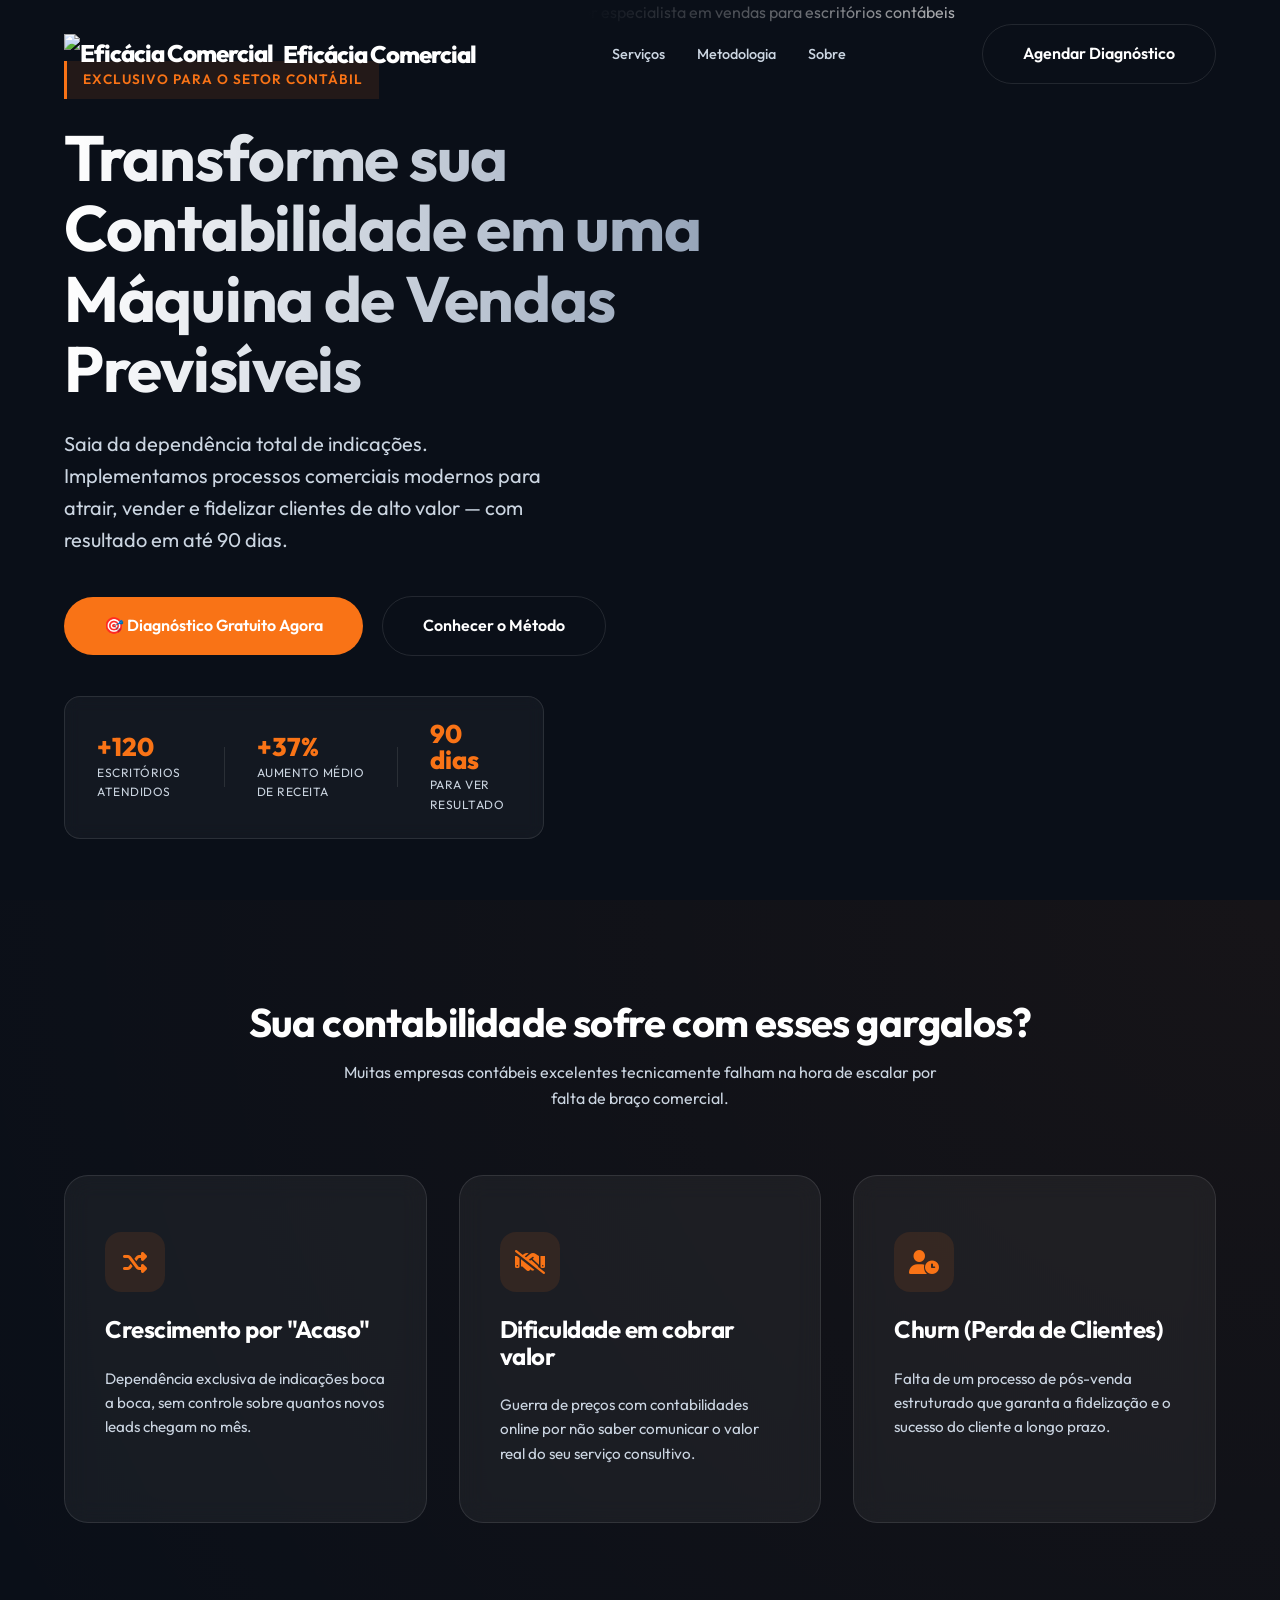
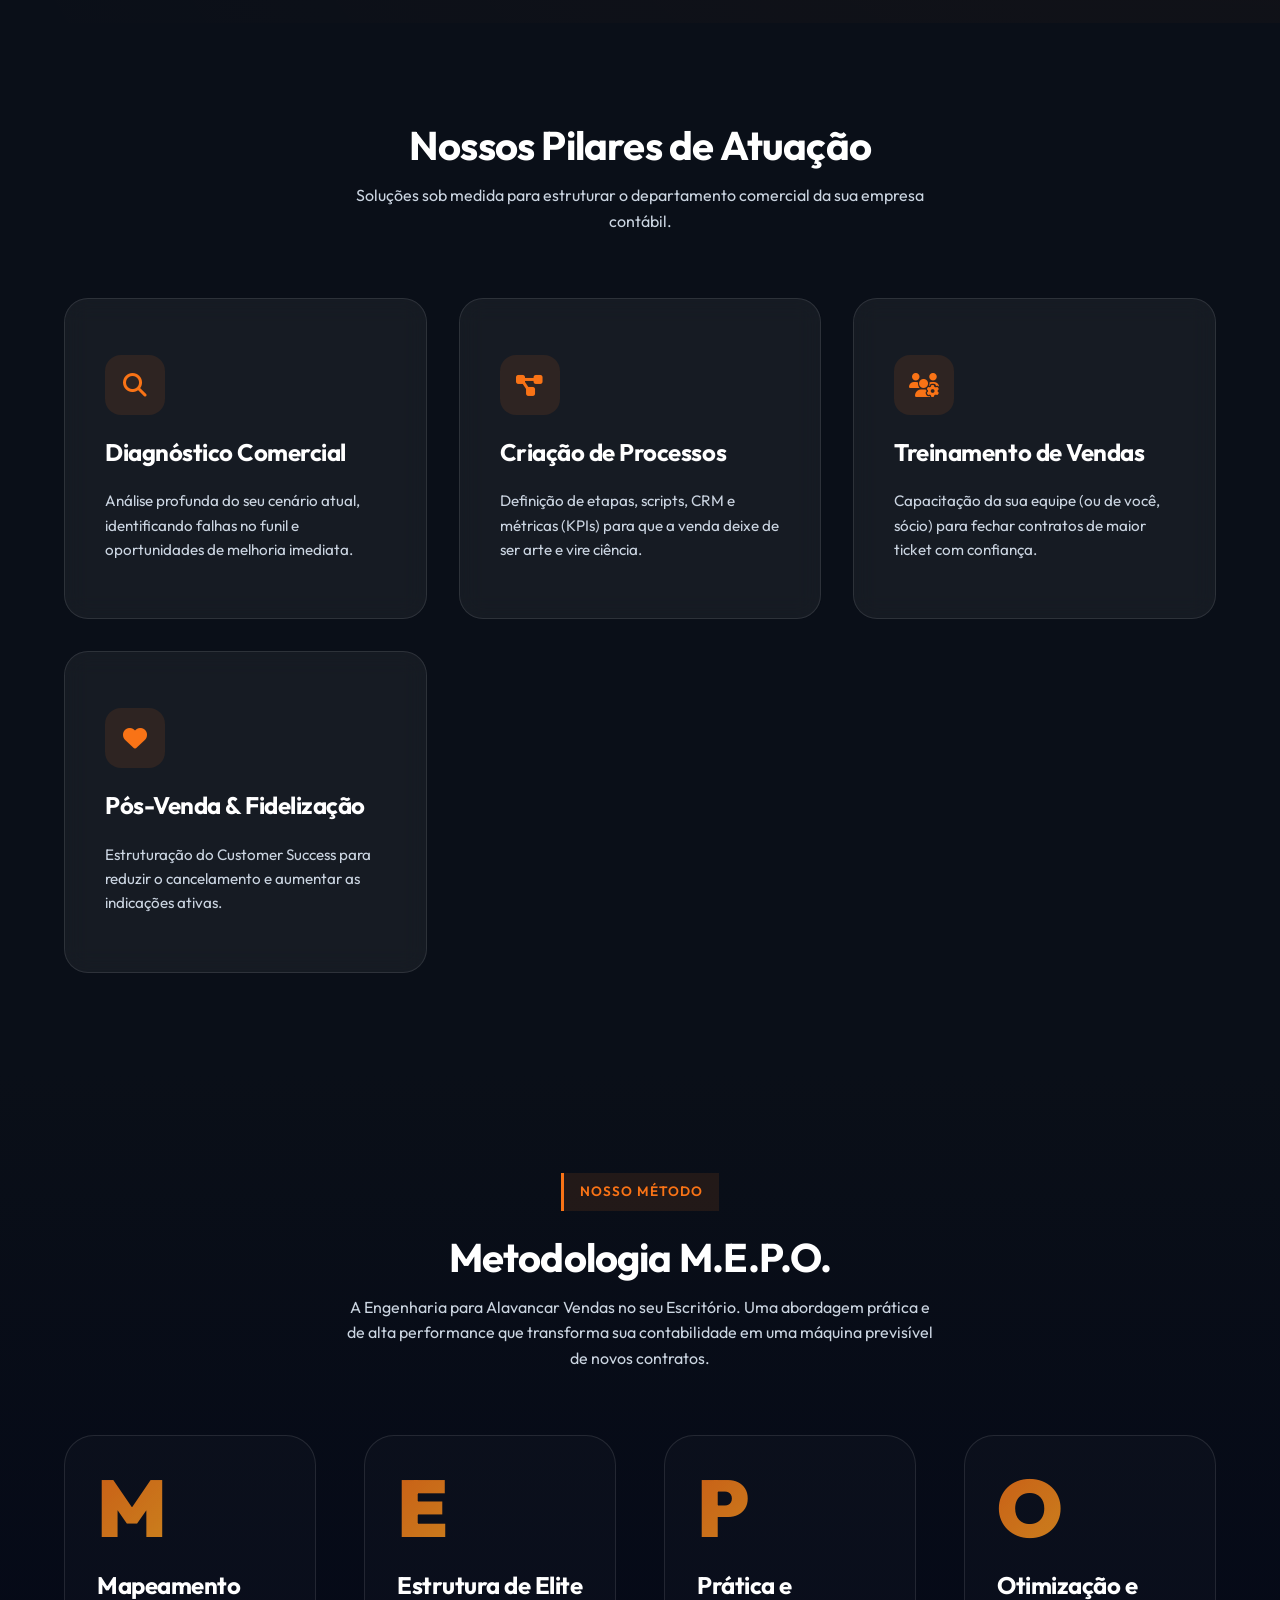
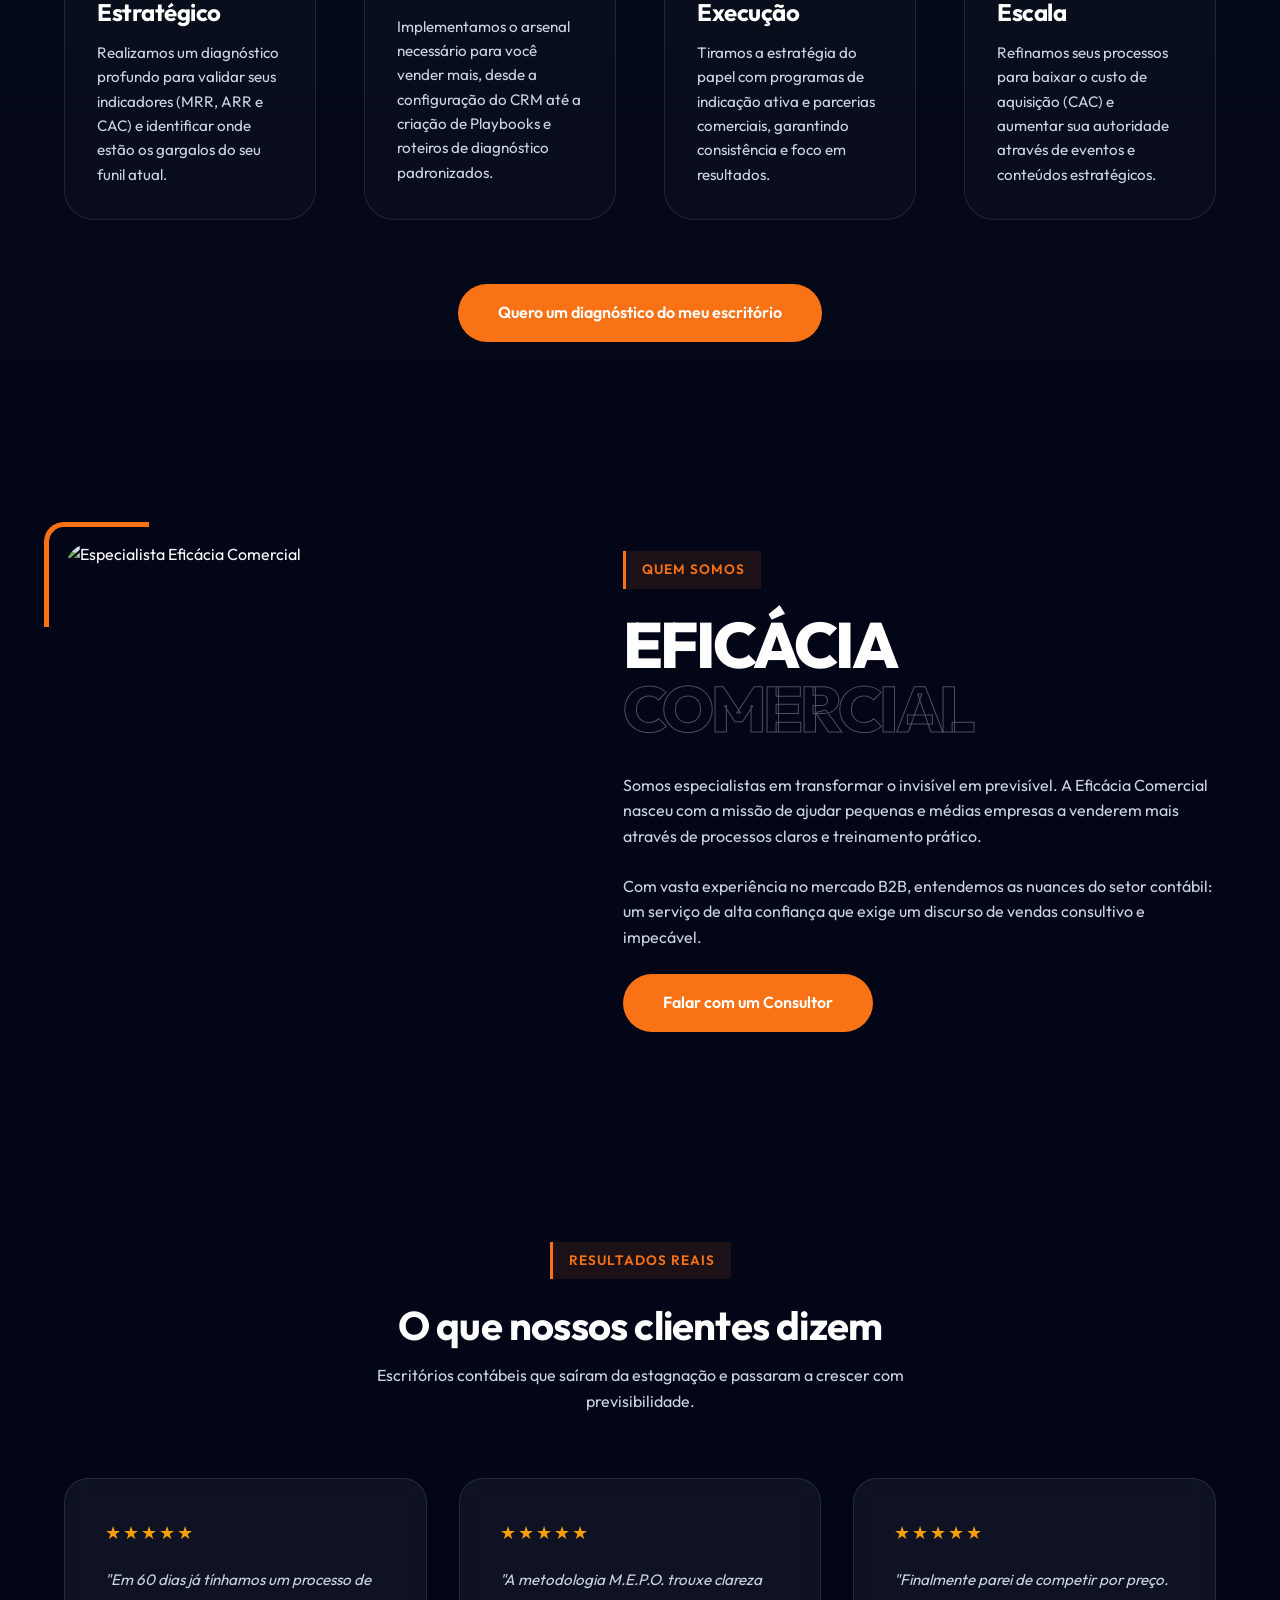
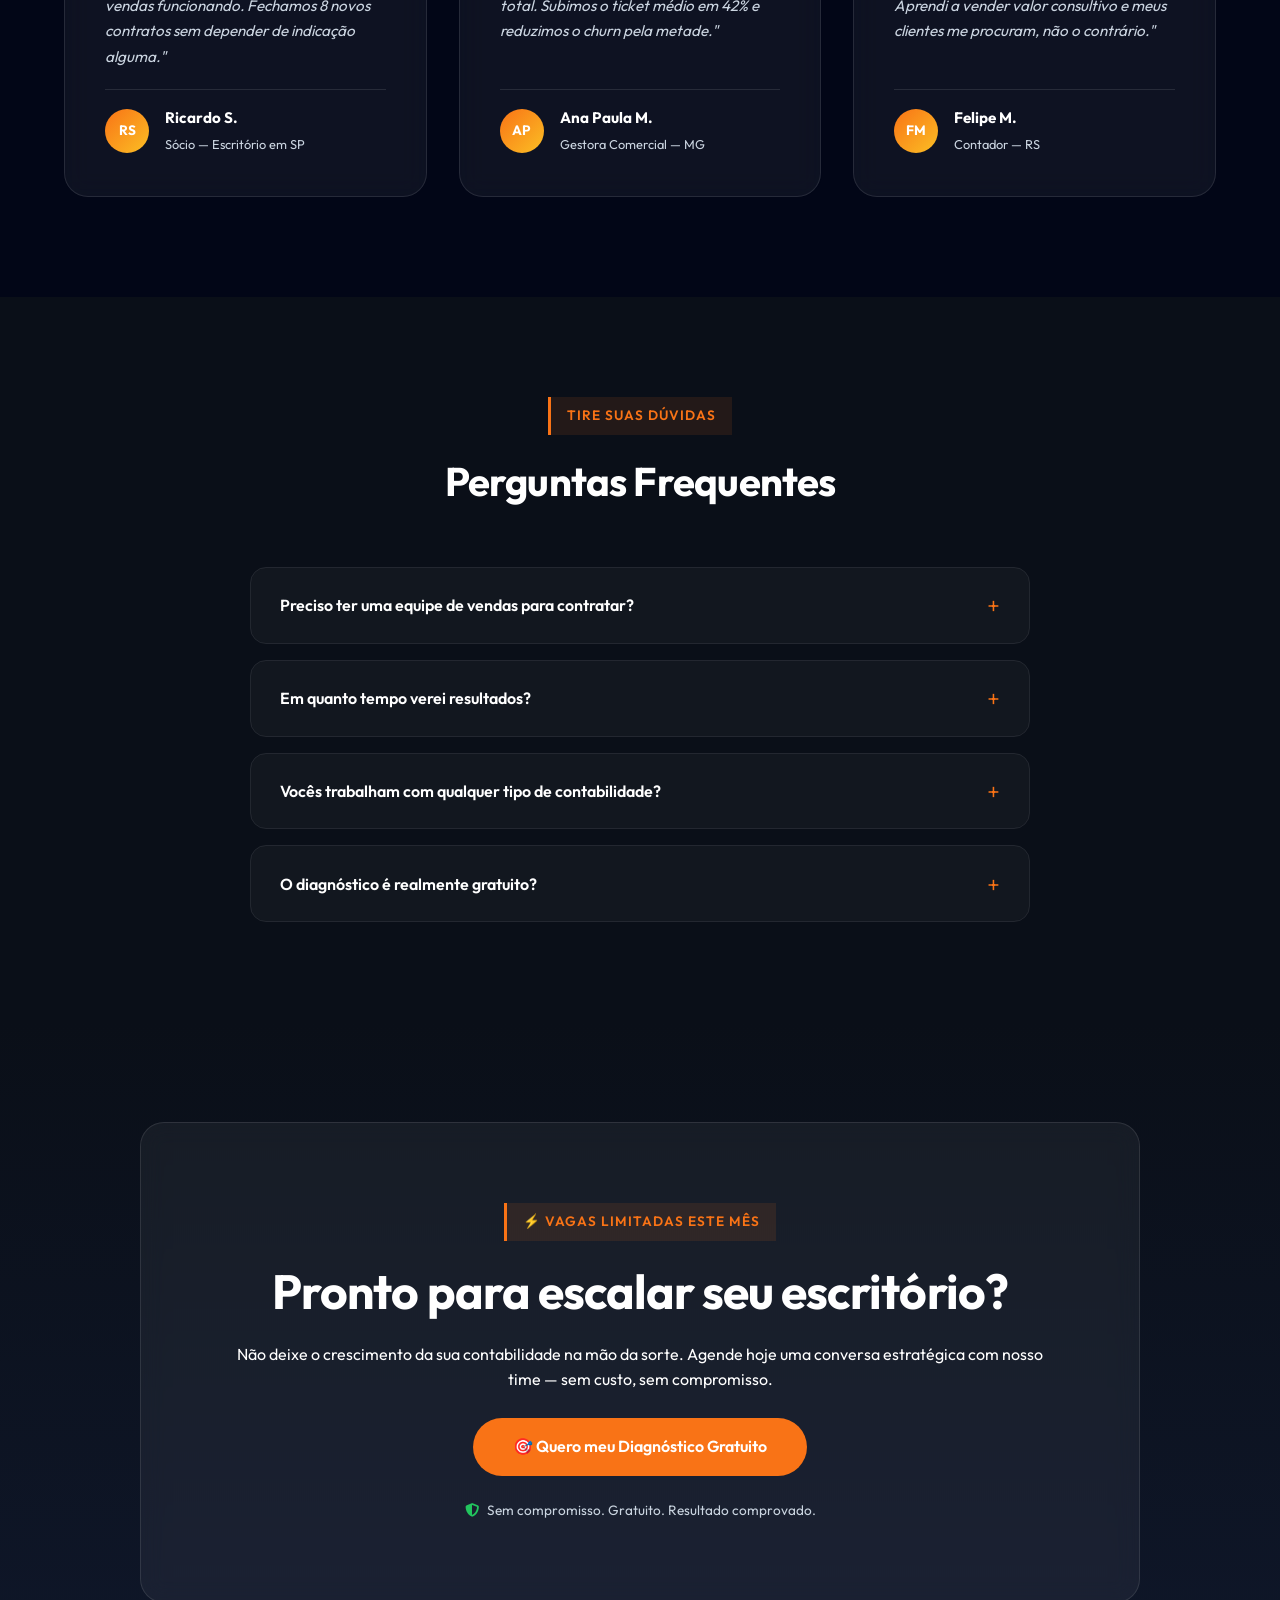
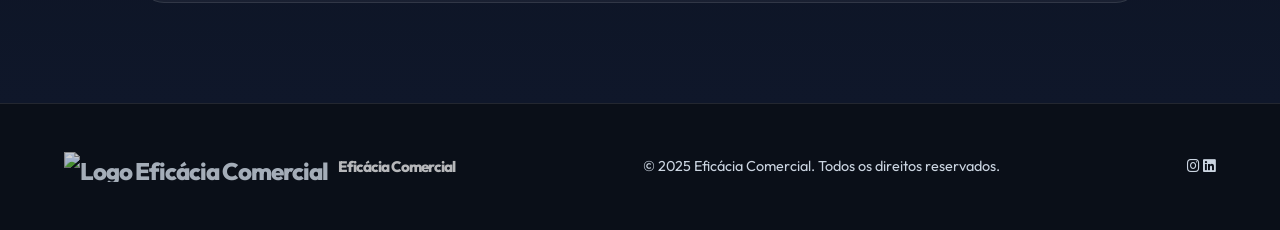
==== index.html @ d5cf45d6 "feat: landing page Eficácia Comercial - versão completa com SEO, responsividade e otimização de conv" ====
<!DOCTYPE html>
<html lang="pt-BR">
<head>
    <meta charset="UTF-8">
    <meta name="viewport" content="width=device-width, initial-scale=1.0">

    <!-- SEO Primário -->
    <title>Eficácia Comercial | Consultoria de Vendas para Escritórios Contábeis</title>
    <meta name="description" content="Transforme sua contabilidade em uma máquina de vendas previsíveis. Processos comerciais, treinamento e metodologia M.E.P.O. exclusivos para escritórios contábeis. Diagnóstico gratuito!">
    <meta name="keywords" content="consultoria comercial contabilidade, vendas para contabilidade, treinamento vendas escritório contábil, como vender mais contabilidade, consultoria comercial B2B">
    <meta name="author" content="Eficácia Comercial">
    <meta name="robots" content="index, follow">
    <link rel="canonical" href="https://eficaciacomercial.com.br/">

    <!-- Open Graph / Facebook Ads -->
    <meta property="og:type" content="website">
    <meta property="og:url" content="https://eficaciacomercial.com.br/">
    <meta property="og:title" content="Eficácia Comercial | Consultoria de Vendas para Contabilidades">
    <meta property="og:description" content="Saia da dependência de indicações. Implemente processos comerciais modernos e venda mais com previsibilidade. Diagnóstico gratuito!">
    <meta property="og:image" content="https://blog.eficaciacomercial.com.br/wp-content/uploads/2024/09/cropped-LOGO-EFICACIA-HORIZONTAL.png">
    <meta property="og:locale" content="pt_BR">

    <!-- Twitter Card -->
    <meta name="twitter:card" content="summary_large_image">
    <meta name="twitter:title" content="Eficácia Comercial | Consultoria de Vendas para Contabilidades">
    <meta name="twitter:description" content="Transforme sua contabilidade em uma máquina de vendas previsíveis com a metodologia M.E.P.O.">
    <meta name="twitter:image" content="https://blog.eficaciacomercial.com.br/wp-content/uploads/2024/09/cropped-LOGO-EFICACIA-HORIZONTAL.png">

    <!-- Schema.org JSON-LD -->
    <script type="application/ld+json">
    {
      "@context": "https://schema.org",
      "@type": "ProfessionalService",
      "name": "Eficácia Comercial",
      "description": "Consultoria comercial especializada para escritórios contábeis. Metodologia M.E.P.O. para vendas previsíveis.",
      "url": "https://eficaciacomercial.com.br",
      "telephone": "+55-11-99797-3089",
      "areaServed": "BR",
      "serviceType": "Consultoria Comercial",
      "sameAs": [
        "https://www.instagram.com/eficacia_comercial/",
        "https://www.linkedin.com/company/eficaciacomercial/"
      ]
    }
    </script>

    <!-- Google Fonts -->
    <link rel="preconnect" href="https://fonts.googleapis.com">
    <link rel="preconnect" href="https://fonts.gstatic.com" crossorigin>
    <link href="https://fonts.googleapis.com/css2?family=Outfit:wght@300;400;600;700;800&display=swap" rel="stylesheet">

    <!-- Font Awesome -->
    <link rel="stylesheet" href="https://cdnjs.cloudflare.com/ajax/libs/font-awesome/6.4.0/css/all.min.css">

    <!-- Custom CSS -->
    <link rel="stylesheet" href="style.css">
</head>
<body>

    <header id="header">
        <nav>
            <div class="logo">
                <img src="https://blogger.googleusercontent.com/img/a/AVvXsEhUf1bBawCUruNAjhNAK-WZ0SYrx-8CG6p3zCzF7l5s3zKXkhv1OtYkzGLPEnZLPf05AHjwHLO6-S5iY-punBEoAUD8c63hIsFFRM6zScizjqn5PWytLlib5brbfHzM9aVKoaNQHjysLqQEg1VO6LMyGb85fiI-69PtrTz1SYeWgNec-n-FZo1nqFrMmdL-" alt="Eficácia Comercial" style="height: 40px;">
                <span>Eficácia <span class="logo-highlight">Comercial</span></span>
            </div>
            <ul class="nav-links" id="nav-links">
                <li><a href="#servicos">Serviços</a></li>
                <li><a href="#metodologia">Metodologia</a></li>
                <li><a href="#sobre">Sobre</a></li>
            </ul>
            <a href="https://wa.me/5511997973089" class="btn btn-outline" target="_blank">Agendar Diagnóstico</a>
            <button class="hamburger" id="hamburger" aria-label="Abrir menu" aria-expanded="false">
                <span></span>
                <span></span>
                <span></span>
            </button>
        </nav>
    </header>

    <main>
        <!-- Hero Section -->
        <section class="hero">
            <div class="hero-content reveal">
                <span class="hero-tag">Exclusivo para o Setor Contábil</span>
                <h1>Transforme sua Contabilidade em uma Máquina de Vendas Previsíveis</h1>
                <p>Saia da dependência total de indicações. Implementamos processos comerciais modernos para atrair, vender e fidelizar clientes de alto valor — com resultado em até 90 dias.</p>
                <div class="hero-btns">
                    <a href="https://wa.me/5511997973089?text=Ol%C3%A1%2C%20quero%20agendar%20meu%20diagn%C3%B3stico%20gratuito!" class="btn btn-primary" id="hero-cta-primary" target="_blank" rel="noopener noreferrer">🎯 Diagnóstico Gratuito Agora</a>
                    <a href="https://tanarede.com.br/como-a-eficacia-ajuda-pequenas-empresas-a-venderem-mais-e-crescerem-de-forma-previsivel/" class="btn btn-outline" target="_blank" rel="noopener noreferrer" style="margin-left: 1rem;">Conhecer o Método</a>
                </div>
                <!-- Prova Social -->
                <div class="hero-social-proof">
                    <div class="proof-item">
                        <strong>+120</strong>
                        <span>Escritórios atendidos</span>
                    </div>
                    <div class="proof-divider"></div>
                    <div class="proof-item">
                        <strong>+37%</strong>
                        <span>Aumento médio de receita</span>
                    </div>
                    <div class="proof-divider"></div>
                    <div class="proof-item">
                        <strong>90 dias</strong>
                        <span>Para ver resultado</span>
                    </div>
                </div>
            </div>
            <div class="hero-image">
                <img src="https://blogger.googleusercontent.com/img/a/AVvXsEhXWcjhBwOfp0_UW8wQRA2vnNdgXOQ924WYnV9mzk1Y-q7l_DsB__wFsyvY2uOkfrdfDegcXmYEAQOMOaxED_fR7psCRmKMkJ1N04wf9vCY2_ta8tIRFacuLzp75hXMQeTH5FyVyhJfkWU_xIZGDV9QJJ8-0oSsQJCSx_g_2nUTitts4hVbJy_XmFoIYiyT" alt="Consultor especialista em vendas para escritórios contábeis">
            </div>
        </section>

        <!-- Problems Section -->
        <section class="services" id="problemas">
            <div class="section-header reveal">
                <h2>Sua contabilidade sofre com esses gargalos?</h2>
                <p>Muitas empresas contábeis excelentes tecnicamente falham na hora de escalar por falta de braço comercial.</p>
            </div>
            <div class="services-grid">
                <div class="service-card glass reveal">
                    <div class="service-icon"><i class="fas fa-random"></i></div>
                    <h3>Crescimento por "Acaso"</h3>
                    <p>Dependência exclusiva de indicações boca a boca, sem controle sobre quantos novos leads chegam no mês.</p>
                </div>
                <div class="service-card glass reveal">
                    <div class="service-icon"><i class="fas fa-handshake-slash"></i></div>
                    <h3>Dificuldade em cobrar valor</h3>
                    <p>Guerra de preços com contabilidades online por não saber comunicar o valor real do seu serviço consultivo.</p>
                </div>
                <div class="service-card glass reveal">
                    <div class="service-icon"><i class="fas fa-user-clock"></i></div>
                    <h3>Churn (Perda de Clientes)</h3>
                    <p>Falta de um processo de pós-venda estruturado que garanta a fidelização e o sucesso do cliente a longo prazo.</p>
                </div>
            </div>
        </section>

        <!-- Services Section -->
        <section class="services" id="servicos" style="background: var(--bg-dark);">
            <div class="section-header reveal">
                <h2>Nossos Pilares de Atuação</h2>
                <p>Soluções sob medida para estruturar o departamento comercial da sua empresa contábil.</p>
            </div>
            <div class="services-grid">
                <div class="service-card glass reveal">
                    <div class="service-icon"><i class="fas fa-search"></i></div>
                    <h3>Diagnóstico Comercial</h3>
                    <p>Análise profunda do seu cenário atual, identificando falhas no funil e oportunidades de melhoria imediata.</p>
                </div>
                <div class="service-card glass reveal">
                    <div class="service-icon"><i class="fas fa-project-diagram"></i></div>
                    <h3>Criação de Processos</h3>
                    <p>Definição de etapas, scripts, CRM e métricas (KPIs) para que a venda deixe de ser arte e vire ciência.</p>
                </div>
                <div class="service-card glass reveal">
                    <div class="service-icon"><i class="fas fa-users-gear"></i></div>
                    <h3>Treinamento de Vendas</h3>
                    <p>Capacitação da sua equipe (ou de você, sócio) para fechar contratos de maior ticket com confiança.</p>
                </div>
                <div class="service-card glass reveal">
                    <div class="service-icon"><i class="fas fa-heart"></i></div>
                    <h3>Pós-Venda & Fidelização</h3>
                    <p>Estruturação do Customer Success para reduzir o cancelamento e aumentar as indicações ativas.</p>
                </div>
            </div>
        </section>

        <!-- Methodology Section (M.E.P.O.) -->
        <section class="methodology" id="metodologia">
            <div class="section-header reveal">
                <span class="hero-tag">Nosso Método</span>
                <h2>Metodologia M.E.P.O.</h2>
                <p>A Engenharia para Alavancar Vendas no seu Escritório. Uma abordagem prática e de alta performance que transforma sua contabilidade em uma máquina previsível de novos contratos.</p>
            </div>
            
            <div class="mepo-grid">
                <div class="mepo-card reveal">
                    <div class="mepo-letter">M</div>
                    <div class="mepo-info">
                        <h3>Mapeamento Estratégico</h3>
                        <p>Realizamos um diagnóstico profundo para validar seus indicadores (MRR, ARR e CAC) e identificar onde estão os gargalos do seu funil atual.</p>
                    </div>
                </div>
                
                <div class="mepo-card reveal">
                    <div class="mepo-letter">E</div>
                    <div class="mepo-info">
                        <h3>Estrutura de Elite</h3>
                        <p>Implementamos o arsenal necessário para você vender mais, desde a configuração do CRM até a criação de Playbooks e roteiros de diagnóstico padronizados.</p>
                    </div>
                </div>
                
                <div class="mepo-card reveal">
                    <div class="mepo-letter">P</div>
                    <div class="mepo-info">
                        <h3>Prática e Execução</h3>
                        <p>Tiramos a estratégia do papel com programas de indicação ativa e parcerias comerciais, garantindo consistência e foco em resultados.</p>
                    </div>
                </div>
                
                <div class="mepo-card reveal">
                    <div class="mepo-letter">O</div>
                    <div class="mepo-info">
                        <h3>Otimização e Escala</h3>
                        <p>Refinamos seus processos para baixar o custo de aquisição (CAC) e aumentar sua autoridade através de eventos e conteúdos estratégicos.</p>
                    </div>
                </div>
            </div>
            
            <div style="text-align: center; margin-top: 4rem;" class="reveal">
                <a href="https://wa.me/5511997973089" class="btn btn-primary" target="_blank">Quero um diagnóstico do meu escritório</a>
            </div>
        </section>
        <section class="expert" id="sobre">
            <div class="container">
                <div class="expert-container">
                    <div class="expert-img reveal">
                        <img src="https://blogger.googleusercontent.com/img/a/AVvXsEhXWcjhBwOfp0_UW8wQRA2vnNdgXOQ924WYnV9mzk1Y-q7l_DsB__wFsyvY2uOkfrdfDegcXmYEAQOMOaxED_fR7psCRmKMkJ1N04wf9vCY2_ta8tIRFacuLzp75hXMQeTH5FyVyhJfkWU_xIZGDV9QJJ8-0oSsQJCSx_g_2nUTitts4hVbJy_XmFoIYiyT" alt="Especialista Eficácia Comercial" style="object-position: top; height: 500px; object-fit: cover;">
                    </div>
                    <div class="expert-info reveal">
                        <span class="hero-tag">Quem somos</span>
                        <h2>Eficácia <span>Comercial</span></h2>
                        <p>Somos especialistas em transformar o invisível em previsível. A Eficácia Comercial nasceu com a missão de ajudar pequenas e médias empresas a venderem mais através de processos claros e treinamento prático.</p>
                        <p>Com vasta experiência no mercado B2B, entendemos as nuances do setor contábil: um serviço de alta confiança que exige um discurso de vendas consultivo e impecável.</p>
                        <a href="https://wa.me/5511997973089" class="btn btn-primary" target="_blank">Falar com um Consultor</a>
                    </div>
                </div>
            </div>
        </section>

        <!-- Depoimentos -->
        <section class="testimonials" id="depoimentos">
            <div class="section-header reveal">
                <span class="hero-tag">Resultados Reais</span>
                <h2>O que nossos clientes dizem</h2>
                <p>Escritórios contábeis que saíram da estagnação e passaram a crescer com previsibilidade.</p>
            </div>
            <div class="testimonials-grid">
                <div class="testimonial-card glass reveal">
                    <div class="stars">★★★★★</div>
                    <p>"Em 60 dias já tínhamos um processo de vendas funcionando. Fechamos 8 novos contratos sem depender de indicação alguma."</p>
                    <div class="testimonial-author">
                        <div class="author-avatar">RS</div>
                        <div>
                            <strong>Ricardo S.</strong>
                            <span>Sócio — Escritório em SP</span>
                        </div>
                    </div>
                </div>
                <div class="testimonial-card glass reveal">
                    <div class="stars">★★★★★</div>
                    <p>"A metodologia M.E.P.O. trouxe clareza total. Subimos o ticket médio em 42% e reduzimos o churn pela metade."</p>
                    <div class="testimonial-author">
                        <div class="author-avatar">AP</div>
                        <div>
                            <strong>Ana Paula M.</strong>
                            <span>Gestora Comercial — MG</span>
                        </div>
                    </div>
                </div>
                <div class="testimonial-card glass reveal">
                    <div class="stars">★★★★★</div>
                    <p>"Finalmente parei de competir por preço. Aprendi a vender valor consultivo e meus clientes me procuram, não o contrário."</p>
                    <div class="testimonial-author">
                        <div class="author-avatar">FM</div>
                        <div>
                            <strong>Felipe M.</strong>
                            <span>Contador — RS</span>
                        </div>
                    </div>
                </div>
            </div>
        </section>

        <!-- FAQ -->
        <section class="faq" id="faq">
            <div class="section-header reveal">
                <span class="hero-tag">Tire Suas Dúvidas</span>
                <h2>Perguntas Frequentes</h2>
            </div>
            <div class="faq-list reveal">
                <div class="faq-item">
                    <button class="faq-question" aria-expanded="false">Preciso ter uma equipe de vendas para contratar?</button>
                    <div class="faq-answer"><p>Não. Trabalhamos com escritórios de todos os tamanhos, inclusive onde o próprio sócio é o vendedor. Adaptamos o processo à sua realidade.</p></div>
                </div>
                <div class="faq-item">
                    <button class="faq-question" aria-expanded="false">Em quanto tempo verei resultados?</button>
                    <div class="faq-answer"><p>O resultado vem de acordo com a meta do nosso cliente. Mas caso não tenha um objetivo, ajudamos a criar uma meta com base em dados e inteligência comercial.</p></div>
                </div>
                <div class="faq-item">
                    <button class="faq-question" aria-expanded="false">Vocês trabalham com qualquer tipo de contabilidade?</button>
                    <div class="faq-answer"><p>Sim. Atendemos desde escritórios individuais até médias contabilidades com múltiplos sócios e equipes estruturadas, em todo o Brasil.</p></div>
                </div>
                <div class="faq-item">
                    <button class="faq-question" aria-expanded="false">O diagnóstico é realmente gratuito?</button>
                    <div class="faq-answer"><p>Sim, 100% gratuito e sem compromisso. Em uma conversa de 30 minutos mapeamos os gargalos do seu comercial e mostramos onde estão as maiores oportunidades de crescimento.</p></div>
                </div>
            </div>
        </section>

        <!-- Final CTA -->
        <section class="cta-footer" id="contato">
            <div class="cta-box glass reveal">
                <span class="hero-tag" style="margin-bottom: 1.5rem;">⚡ Vagas Limitadas este Mês</span>
                <h2>Pronto para escalar seu escritório?</h2>
                <p>Não deixe o crescimento da sua contabilidade na mão da sorte. Agende hoje uma conversa estratégica com nosso time — sem custo, sem compromisso.</p>
                <br>
                <a href="https://wa.me/5511997973089?text=Ol%C3%A1%2C%20quero%20agendar%20meu%20diagn%C3%B3stico%20gratuito!" class="btn btn-primary btn-lg" id="cta-footer-btn" target="_blank" rel="noopener noreferrer">🎯 Quero meu Diagnóstico Gratuito</a>
                <p class="cta-guarantee"><i class="fas fa-shield-alt"></i> Sem compromisso. Gratuito. Resultado comprovado.</p>
            </div>
        </section>
    </main>

    <!-- Botão WhatsApp Flutuante -->
    <a href="https://wa.me/5511997973089?text=Ol%C3%A1%2C%20vim%20pelo%20site%20e%20quero%20saber%20mais!" class="whatsapp-float" id="whatsapp-float" target="_blank" rel="noopener noreferrer" aria-label="Falar no WhatsApp">
        <i class="fab fa-whatsapp"></i>
        <span>Falar Agora</span>
    </a>

    <footer>
        <div class="logo">
            <img src="https://blogger.googleusercontent.com/img/a/AVvXsEhUf1bBawCUruNAjhNAK-WZ0SYrx-8CG6p3zCzF7l5s3zKXkhv1OtYkzGLPEnZLPf05AHjwHLO6-S5iY-punBEoAUD8c63hIsFFRM6zScizjqn5PWytLlib5brbfHzM9aVKoaNQHjysLqQEg1VO6LMyGb85fiI-69PtrTz1SYeWgNec-n-FZo1nqFrMmdL-" alt="Logo Eficácia Comercial" style="height: 30px; opacity: 0.8;">
            <span style="opacity: 0.7; font-size: 0.95rem;">Eficácia Comercial</span>
        </div>
        <p>&copy; 2025 Eficácia Comercial. Todos os direitos reservados.</p>
        <div class="socials">
            <a href="https://www.instagram.com/eficacia_comercial/" target="_blank" rel="noopener noreferrer" aria-label="Instagram Eficácia Comercial"><i class="fab fa-instagram"></i></a>
            <a href="https://www.linkedin.com/company/eficaciacomercial/" target="_blank" rel="noopener noreferrer" aria-label="LinkedIn Eficácia Comercial"><i class="fab fa-linkedin"></i></a>
        </div>
    </footer>

    <script src="main.js"></script>
</body>
</html>
---- style.css ----
:root {
    /* Color Palette */
    --primary: #f97316; /* Vibrant Orange */
    --primary-hover: #ea580c;
    --bg-dark: #0a0f18; /* Deep dark blue/black */
    --bg-card: rgba(255, 255, 255, 0.03);
    --bg-glass: rgba(255, 255, 255, 0.05);
    --border-glass: rgba(255, 255, 255, 0.1);
    --text-main: #ffffff;
    --text-muted: #cbd5e1;
    --navy-deep: #020617;
    
    /* Typography */
    --font-sans: 'Outfit', -apple-system, BlinkMacSystemFont, 'Segoe UI', Roboto, sans-serif;
    
    /* Spacing */
    --section-padding: 100px 5%;
}

* {
    margin: 0;
    padding: 0;
    box-sizing: border-box;
}

body {
    background-color: var(--bg-dark);
    color: var(--text-main);
    font-family: var(--font-sans);
    line-height: 1.6;
    overflow-x: hidden;
}

h1, h2, h3 {
    font-weight: 700;
    line-height: 1.1;
    letter-spacing: -0.02em;
}

a {
    text-decoration: none;
    color: inherit;
    transition: all 0.3s ease;
}

ul {
    list-style: none;
}

img {
    max-width: 100%;
    display: block;
}

/* Animations */
@keyframes fadeIn {
    from { opacity: 0; transform: translateY(20px); }
    to { opacity: 1; transform: translateY(0); }
}

@keyframes glow {
    0% { box-shadow: 0 0 5px rgba(249, 115, 22, 0.2); }
    50% { box-shadow: 0 0 20px rgba(249, 115, 22, 0.4); }
    100% { box-shadow: 0 0 5px rgba(249, 115, 22, 0.2); }
}

.reveal {
    opacity: 0;
    transform: translateY(30px);
    transition: all 0.8s ease-out;
}

.reveal.active {
    opacity: 1;
    transform: translateY(0);
}

/* Utility Classes */
.container {
    max-width: 1200px;
    margin: 0 auto;
    width: 100%;
}

.btn {
    display: inline-block;
    padding: 1rem 2.5rem;
    border-radius: 50px;
    font-weight: 600;
    cursor: pointer;
    transition: all 0.3s cubic-bezier(0.4, 0, 0.2, 1);
    text-align: center;
    border: none;
    font-size: 1rem;
}

.btn-primary {
    background-color: var(--primary);
    color: white;
}

.btn-primary:hover {
    background-color: var(--primary-hover);
    transform: translateY(-2px);
    box-shadow: 0 10px 20px rgba(249, 115, 22, 0.3);
}

.btn-outline {
    background: transparent;
    border: 1px solid var(--border-glass);
    color: white;
}

.btn-outline:hover {
    background: var(--bg-glass);
    border-color: var(--primary);
}

.glass {
    background: var(--bg-glass);
    backdrop-filter: blur(12px);
    -webkit-backdrop-filter: blur(12px);
    border: 1px solid var(--border-glass);
    border-radius: 24px;
}

/* Header */
header {
    position: fixed;
    top: 0;
    width: 100%;
    padding: 1.5rem 5%;
    z-index: 1000;
    transition: background 0.3s ease;
}

header.scrolled {
    background: rgba(10, 15, 24, 0.9);
    backdrop-filter: blur(10px);
    padding: 1rem 5%;
    border-bottom: 1px solid var(--border-glass);
}

nav {
    display: flex;
    justify-content: space-between;
    align-items: center;
    max-width: 1400px;
    margin: 0 auto;
}

.logo {
    display: flex;
    align-items: center;
    gap: 10px;
    font-size: 1.5rem;
    font-weight: 800;
    letter-spacing: -1px;
}

.logo span {
    color: #ffffff;
}

.logo-highlight {
    color: #ffffff;
}

.nav-links {
    display: flex;
    gap: 2rem;
}

.nav-links a {
    font-size: 0.9rem;
    font-weight: 500;
    color: var(--text-muted);
}

.nav-links a:hover {
    color: var(--text-main);
}

/* Hero Section */
.hero {
    height: 100vh;
    min-height: 800px;
    display: flex;
    align-items: center;
    position: relative;
    padding: var(--section-padding);
    overflow: hidden;
}

.hero-content {
    flex: 1;
    z-index: 2;
    max-width: 650px;
}

.hero-tag {
    display: inline-block;
    padding: 0.5rem 1rem;
    background: rgba(249, 115, 22, 0.1);
    border-left: 3px solid var(--primary);
    color: var(--primary);
    font-size: 0.85rem;
    font-weight: 600;
    margin-bottom: 1.5rem;
    text-transform: uppercase;
    letter-spacing: 1px;
}

.hero h1 {
    font-size: clamp(2.5rem, 5vw, 4rem);
    margin-bottom: 1.5rem;
    background: linear-gradient(to right, #fff, #94a3b8);
    -webkit-background-clip: text;
    -webkit-text-fill-color: transparent;
}

.hero p {
    font-size: 1.25rem;
    color: var(--text-muted);
    margin-bottom: 2.5rem;
    max-width: 500px;
}

.hero-image {
    position: absolute;
    top: 0;
    right: 0;
    width: 60%;
    height: 100%;
    z-index: 1;
}

.hero-image::before {
    content: '';
    position: absolute;
    top: 0;
    left: 0;
    width: 100%;
    height: 100%;
    background: linear-gradient(to right, var(--bg-dark) 10%, transparent 60%);
    z-index: 2;
}

.hero-image img {
    width: 100%;
    height: 100%;
    object-fit: cover;
    opacity: 0.7;
}

/* Services */
.services {
    padding: var(--section-padding);
    background: radial-gradient(circle at top right, rgba(249, 115, 22, 0.05), transparent);
}

.section-header {
    text-align: center;
    margin-bottom: 4rem;
}

.section-header h2 {
    font-size: 2.5rem;
    margin-bottom: 1rem;
}

.section-header p {
    color: var(--text-muted);
    max-width: 600px;
    margin: 0 auto;
}

.services-grid {
    display: grid;
    grid-template-columns: repeat(auto-fit, minmax(280px, 1fr));
    gap: 2rem;
}

.service-card {
    padding: 3.5rem 2.5rem;
    transition: all 0.5s cubic-bezier(0.23, 1, 0.32, 1);
    display: flex;
    flex-direction: column;
    gap: 1.5rem;
    position: relative;
    overflow: hidden;
}

.service-card::after {
    content: '';
    position: absolute;
    top: 0;
    left: 0;
    width: 100%;
    height: 100%;
    background: radial-gradient(circle at top right, rgba(249, 115, 22, 0.1), transparent);
    opacity: 0;
    transition: opacity 0.5s ease;
}

.service-card:hover::after {
    opacity: 1;
}

.service-card:hover {
    transform: translateY(-12px);
    border-color: rgba(249, 115, 22, 0.5);
    background: rgba(255, 255, 255, 0.08);
    box-shadow: 0 20px 40px rgba(0, 0, 0, 0.4);
}

.service-icon {
    width: 60px;
    height: 60px;
    background: rgba(249, 115, 22, 0.1);
    border-radius: 16px;
    display: flex;
    align-items: center;
    justify-content: center;
    color: var(--primary);
    font-size: 1.5rem;
}

.service-card h3 {
    font-size: 1.5rem;
}

.service-card p {
    color: var(--text-muted);
    font-size: 0.95rem;
}

/* Methodology / MEPO */
.methodology {
    padding: var(--section-padding);
    background: linear-gradient(to bottom, var(--bg-dark), #020617);
}

.mepo-grid {
    display: grid;
    grid-template-columns: repeat(auto-fit, minmax(250px, 1fr));
    gap: 3rem;
    max-width: 1200px;
    margin: 0 auto;
}

.mepo-card {
    display: flex;
    flex-direction: column;
    gap: 1.5rem;
    padding: 2rem;
    background: rgba(255, 255, 255, 0.02);
    border-radius: 30px;
    border: 1px solid var(--border-glass);
    transition: all 0.4s ease;
}

.mepo-card:hover {
    background: rgba(255, 255, 255, 0.05);
    border-color: var(--primary);
    transform: scale(1.02);
}

.mepo-letter {
    font-size: 5rem;
    font-weight: 900;
    line-height: 1;
    background: linear-gradient(135deg, var(--primary), #fbbf24);
    -webkit-background-clip: text;
    -webkit-text-fill-color: transparent;
    opacity: 0.8;
}

.mepo-info h3 {
    font-size: 1.5rem;
    margin-bottom: 1rem;
    color: #fff;
}

.mepo-info p {
    color: var(--text-muted);
    font-size: 0.95rem;
}

/* About / Expert */
.expert {
    padding: var(--section-padding);
    background: var(--navy-deep);
}

.expert-container {
    display: flex;
    align-items: center;
    gap: 4rem;
}

.expert-img {
    flex: 1;
    position: relative;
}

.expert-img img {
    border-radius: 30px;
    filter: grayscale(20%);
}

.expert-img::after {
    content: '';
    position: absolute;
    top: -20px;
    left: -20px;
    width: 100px;
    height: 100px;
    border-top: 5px solid var(--primary);
    border-left: 5px solid var(--primary);
    border-radius: 20px 0 0 0;
}

.expert-info {
    flex: 1.2;
}

.expert-info h2 {
    font-size: 4rem;
    margin-bottom: 2rem;
    font-weight: 800;
    letter-spacing: -3px;
    line-height: 1;
    color: #fff;
    text-transform: uppercase;
}

.expert-info h2 span {
    display: block;
    color: transparent;
    -webkit-text-stroke: 1px rgba(255,255,255,0.3);
}

.expert-info p {
    margin-bottom: 1.5rem;
    color: var(--text-muted);
}

/* CTA Footer */
.cta-footer {
    padding: var(--section-padding);
    text-align: center;
    background: linear-gradient(to bottom, var(--bg-dark), #0f172a);
}

.cta-box {
    padding: 5rem;
    max-width: 1000px;
    margin: 0 auto;
}

.cta-box h2 {
    font-size: 3rem;
    margin-bottom: 1.5rem;
}

footer {
    padding: 3rem 5%;
    border-top: 1px solid var(--border-glass);
    display: flex;
    justify-content: space-between;
    align-items: center;
    color: var(--text-muted);
    font-size: 0.9rem;
}

/* Hero Social Proof */
.hero-social-proof {
    display: flex;
    align-items: center;
    gap: 2rem;
    margin-top: 2.5rem;
    padding: 1.5rem 2rem;
    background: rgba(255,255,255,0.04);
    border: 1px solid var(--border-glass);
    border-radius: 16px;
    backdrop-filter: blur(8px);
    max-width: 480px;
}

.proof-item {
    display: flex;
    flex-direction: column;
    gap: 0.2rem;
}

.proof-item strong {
    font-size: 1.6rem;
    font-weight: 800;
    color: var(--primary);
    line-height: 1;
}

.proof-item span {
    font-size: 0.75rem;
    color: var(--text-muted);
    text-transform: uppercase;
    letter-spacing: 0.5px;
}

.proof-divider {
    width: 1px;
    height: 40px;
    background: var(--border-glass);
    flex-shrink: 0;
}

/* Testimonials */
.testimonials {
    padding: var(--section-padding);
    background: var(--navy-deep);
}

.testimonials-grid {
    display: grid;
    grid-template-columns: repeat(auto-fit, minmax(280px, 1fr));
    gap: 2rem;
}

.testimonial-card {
    padding: 2.5rem;
    display: flex;
    flex-direction: column;
    gap: 1.2rem;
    transition: transform 0.4s ease, border-color 0.4s ease;
}

.testimonial-card:hover {
    transform: translateY(-6px);
    border-color: rgba(249, 115, 22, 0.4);
}

.stars {
    color: #f59e0b;
    font-size: 1.1rem;
    letter-spacing: 2px;
}

.testimonial-card > p {
    color: var(--text-muted);
    font-size: 0.95rem;
    font-style: italic;
    line-height: 1.7;
    flex: 1;
}

.testimonial-author {
    display: flex;
    align-items: center;
    gap: 1rem;
    padding-top: 1rem;
    border-top: 1px solid var(--border-glass);
}

.author-avatar {
    width: 44px;
    height: 44px;
    border-radius: 50%;
    background: linear-gradient(135deg, var(--primary), #fbbf24);
    display: flex;
    align-items: center;
    justify-content: center;
    font-weight: 700;
    font-size: 0.85rem;
    color: white;
    flex-shrink: 0;
}

.testimonial-author strong {
    display: block;
    font-size: 0.95rem;
    color: #fff;
}

.testimonial-author span {
    font-size: 0.8rem;
    color: var(--text-muted);
}

/* FAQ */
.faq {
    padding: var(--section-padding);
    background: var(--bg-dark);
}

.faq-list {
    max-width: 780px;
    margin: 0 auto;
    display: flex;
    flex-direction: column;
    gap: 1rem;
}

.faq-item {
    border: 1px solid var(--border-glass);
    border-radius: 16px;
    overflow: hidden;
    transition: border-color 0.3s ease;
}

.faq-item:has(.faq-question[aria-expanded="true"]) {
    border-color: rgba(249, 115, 22, 0.5);
}

.faq-question {
    width: 100%;
    background: rgba(255,255,255,0.03);
    border: none;
    color: #fff;
    font-family: var(--font-sans);
    font-size: 1rem;
    font-weight: 600;
    text-align: left;
    padding: 1.4rem 1.8rem;
    cursor: pointer;
    display: flex;
    justify-content: space-between;
    align-items: center;
    gap: 1rem;
    transition: background 0.3s ease;
}

.faq-question::after {
    content: '+';
    font-size: 1.5rem;
    color: var(--primary);
    font-weight: 300;
    flex-shrink: 0;
    transition: transform 0.3s ease;
}

.faq-question[aria-expanded="true"]::after {
    transform: rotate(45deg);
}

.faq-question:hover {
    background: rgba(255,255,255,0.06);
}

.faq-answer {
    max-height: 0;
    overflow: hidden;
    transition: max-height 0.4s ease, padding 0.4s ease;
}

.faq-answer.open {
    max-height: 200px;
    padding: 0 1.8rem 1.4rem;
}

.faq-answer p {
    color: var(--text-muted);
    font-size: 0.95rem;
    line-height: 1.7;
}

/* CTA Guarantee */
.cta-guarantee {
    margin-top: 1.5rem;
    font-size: 0.85rem;
    color: var(--text-muted);
    display: flex;
    align-items: center;
    justify-content: center;
    gap: 0.5rem;
}

.cta-guarantee i {
    color: #22c55e;
}

/* WhatsApp Float */
.whatsapp-float {
    position: fixed;
    bottom: 2rem;
    right: 2rem;
    z-index: 9999;
    display: flex;
    align-items: center;
    gap: 0.6rem;
    background: #25d366;
    color: white;
    padding: 0.85rem 1.5rem;
    border-radius: 50px;
    font-weight: 700;
    font-size: 0.9rem;
    box-shadow: 0 4px 20px rgba(37, 211, 102, 0.4);
    animation: waPulse 2.5s infinite;
    transition: transform 0.3s ease, box-shadow 0.3s ease;
}

.whatsapp-float i {
    font-size: 1.3rem;
}

.whatsapp-float:hover {
    transform: scale(1.05);
    box-shadow: 0 6px 30px rgba(37, 211, 102, 0.6);
    color: white;
}

@keyframes waPulse {
    0%, 100% { box-shadow: 0 4px 20px rgba(37, 211, 102, 0.4); }
    50% { box-shadow: 0 4px 30px rgba(37, 211, 102, 0.7); }
}

/* ============================================
   RESPONSIVIDADE — MOBILE FIRST
   Breakpoints:
   xs: <= 480px  (celular pequeno)
   sm: <= 768px  (celular / tablet retrato)
   md: <= 1024px (tablet paisagem / laptop)
   lg: >= 1400px (smart tv / monitor grande)
============================================ */

/* --- Menu Hamburger (mobile) --- */
.hamburger {
    display: none;
    flex-direction: column;
    gap: 5px;
    cursor: pointer;
    padding: 4px;
    background: none;
    border: none;
}

.hamburger span {
    display: block;
    width: 26px;
    height: 2px;
    background: #fff;
    border-radius: 2px;
    transition: all 0.3s ease;
}

.hamburger.open span:nth-child(1) { transform: translateY(7px) rotate(45deg); }
.hamburger.open span:nth-child(2) { opacity: 0; }
.hamburger.open span:nth-child(3) { transform: translateY(-7px) rotate(-45deg); }

/* === TABLET PAISAGEM / LAPTOP MENOR (<=1024px) === */
@media (max-width: 1024px) {
    :root { --section-padding: 80px 5%; }

    .hero h1 { font-size: clamp(2rem, 4vw, 3rem); }

    .mepo-grid {
        grid-template-columns: repeat(2, 1fr);
        gap: 2rem;
    }

    .expert-container { gap: 2.5rem; }

    .expert-info h2 { font-size: 3rem; }

    .cta-box { padding: 4rem 3rem; }
}

/* === TABLET RETRATO / CELULAR GRANDE (<=768px) === */
@media (max-width: 768px) {
    :root { --section-padding: 70px 5%; }

    /* Header & Nav */
    .hamburger { display: flex; }

    .nav-links {
        display: none;
        position: fixed;
        top: 0;
        left: 0;
        width: 100%;
        height: 100vh;
        background: rgba(10,15,24,0.97);
        backdrop-filter: blur(20px);
        flex-direction: column;
        align-items: center;
        justify-content: center;
        gap: 2.5rem;
        z-index: 999;
    }

    .nav-links.open { display: flex; }

    .nav-links a {
        font-size: 1.4rem;
        color: var(--text-main);
    }

    nav .btn-outline { display: none; }

    /* Hero */
    .hero {
        text-align: center;
        flex-direction: column;
        justify-content: center;
        padding-top: 120px;
        min-height: auto;
        height: auto;
        padding-bottom: 60px;
    }

    .hero-content { max-width: 100%; }

    .hero h1 { font-size: clamp(1.8rem, 6vw, 2.5rem); }

    .hero p { font-size: 1rem; }

    .hero-btns {
        flex-direction: column;
        align-items: center;
        gap: 1rem;
    }

    .hero-btns .btn-outline { margin-left: 0 !important; }

    .hero-image {
        width: 100%;
        opacity: 0.25;
    }

    .hero-image::before {
        background: linear-gradient(to bottom, var(--bg-dark) 25%, transparent 60%, var(--bg-dark) 100%);
    }

    /* Prova social */
    .hero-social-proof {
        flex-wrap: wrap;
        justify-content: center;
        gap: 1.2rem;
        max-width: 100%;
        padding: 1.2rem 1rem;
    }

    .proof-divider { display: none; }

    /* Seções */
    .section-header h2 { font-size: 1.9rem; }

    .services-grid { grid-template-columns: 1fr; }

    .service-card { padding: 2.5rem 2rem; }

    /* MEPO */
    .mepo-grid { grid-template-columns: 1fr; gap: 1.5rem; }

    /* Expert / Sobre */
    .expert-container {
        flex-direction: column;
        gap: 2rem;
    }

    .expert-img img { height: 320px !important; }

    .expert-info h2 { font-size: 2.2rem; letter-spacing: -1px; }

    /* Depoimentos */
    .testimonials-grid { grid-template-columns: 1fr; }

    /* CTA Footer */
    .cta-box {
        padding: 3rem 1.5rem;
    }

    .cta-box h2 { font-size: 1.8rem; }

    /* Footer */
    footer {
        flex-direction: column;
        gap: 1rem;
        text-align: center;
        padding: 2rem 5%;
    }

    /* WhatsApp Float */
    .whatsapp-float {
        bottom: 1.2rem;
        right: 1.2rem;
        padding: 0.75rem 1.2rem;
        font-size: 0.85rem;
    }

    /* FAQ */
    .faq-question { font-size: 0.95rem; padding: 1.2rem 1.2rem; }
    .faq-answer.open { padding: 0 1.2rem 1.2rem; }
}

/* === CELULAR PEQUENO (<=480px) === */
@media (max-width: 480px) {
    :root { --section-padding: 60px 4%; }

    .hero h1 { font-size: 1.7rem; }
    .hero p { font-size: 0.95rem; }

    .btn { padding: 0.85rem 1.8rem; font-size: 0.9rem; }
    .btn-lg { padding: 1rem 2rem; }

    .section-header h2 { font-size: 1.6rem; }

    .mepo-letter { font-size: 3.5rem; }

    .expert-info h2 { font-size: 1.8rem; }

    .cta-box h2 { font-size: 1.5rem; }

    .hero-social-proof { gap: 1rem; }

    .proof-item strong { font-size: 1.3rem; }

    .whatsapp-float span { display: none; }
    .whatsapp-float {
        width: 56px;
        height: 56px;
        padding: 0;
        justify-content: center;
        border-radius: 50%;
    }
    .whatsapp-float i { font-size: 1.6rem; margin: 0; }
}

/* === SMART TV / MONITOR GRANDE (>=1400px) === */
@media (min-width: 1400px) {
    :root { --section-padding: 120px 8%; }

    nav { max-width: 1600px; }

    .hero h1 { font-size: 4.5rem; }
    .hero p { font-size: 1.35rem; }

    .section-header h2 { font-size: 3rem; }

    .services-grid { grid-template-columns: repeat(4, 1fr); }

    .testimonials-grid { grid-template-columns: repeat(3, 1fr); }

    .mepo-grid { grid-template-columns: repeat(4, 1fr); }

    .cta-box { padding: 6rem; max-width: 1200px; }

    .cta-box h2 { font-size: 3.5rem; }
}

/* === ULTRA WIDE / SMART TV 4K (>=1920px) === */
@media (min-width: 1920px) {
    :root { --section-padding: 140px 10%; }

    body { font-size: 1.1rem; }

    .hero h1 { font-size: 5.5rem; }

    nav { max-width: 1800px; }
}
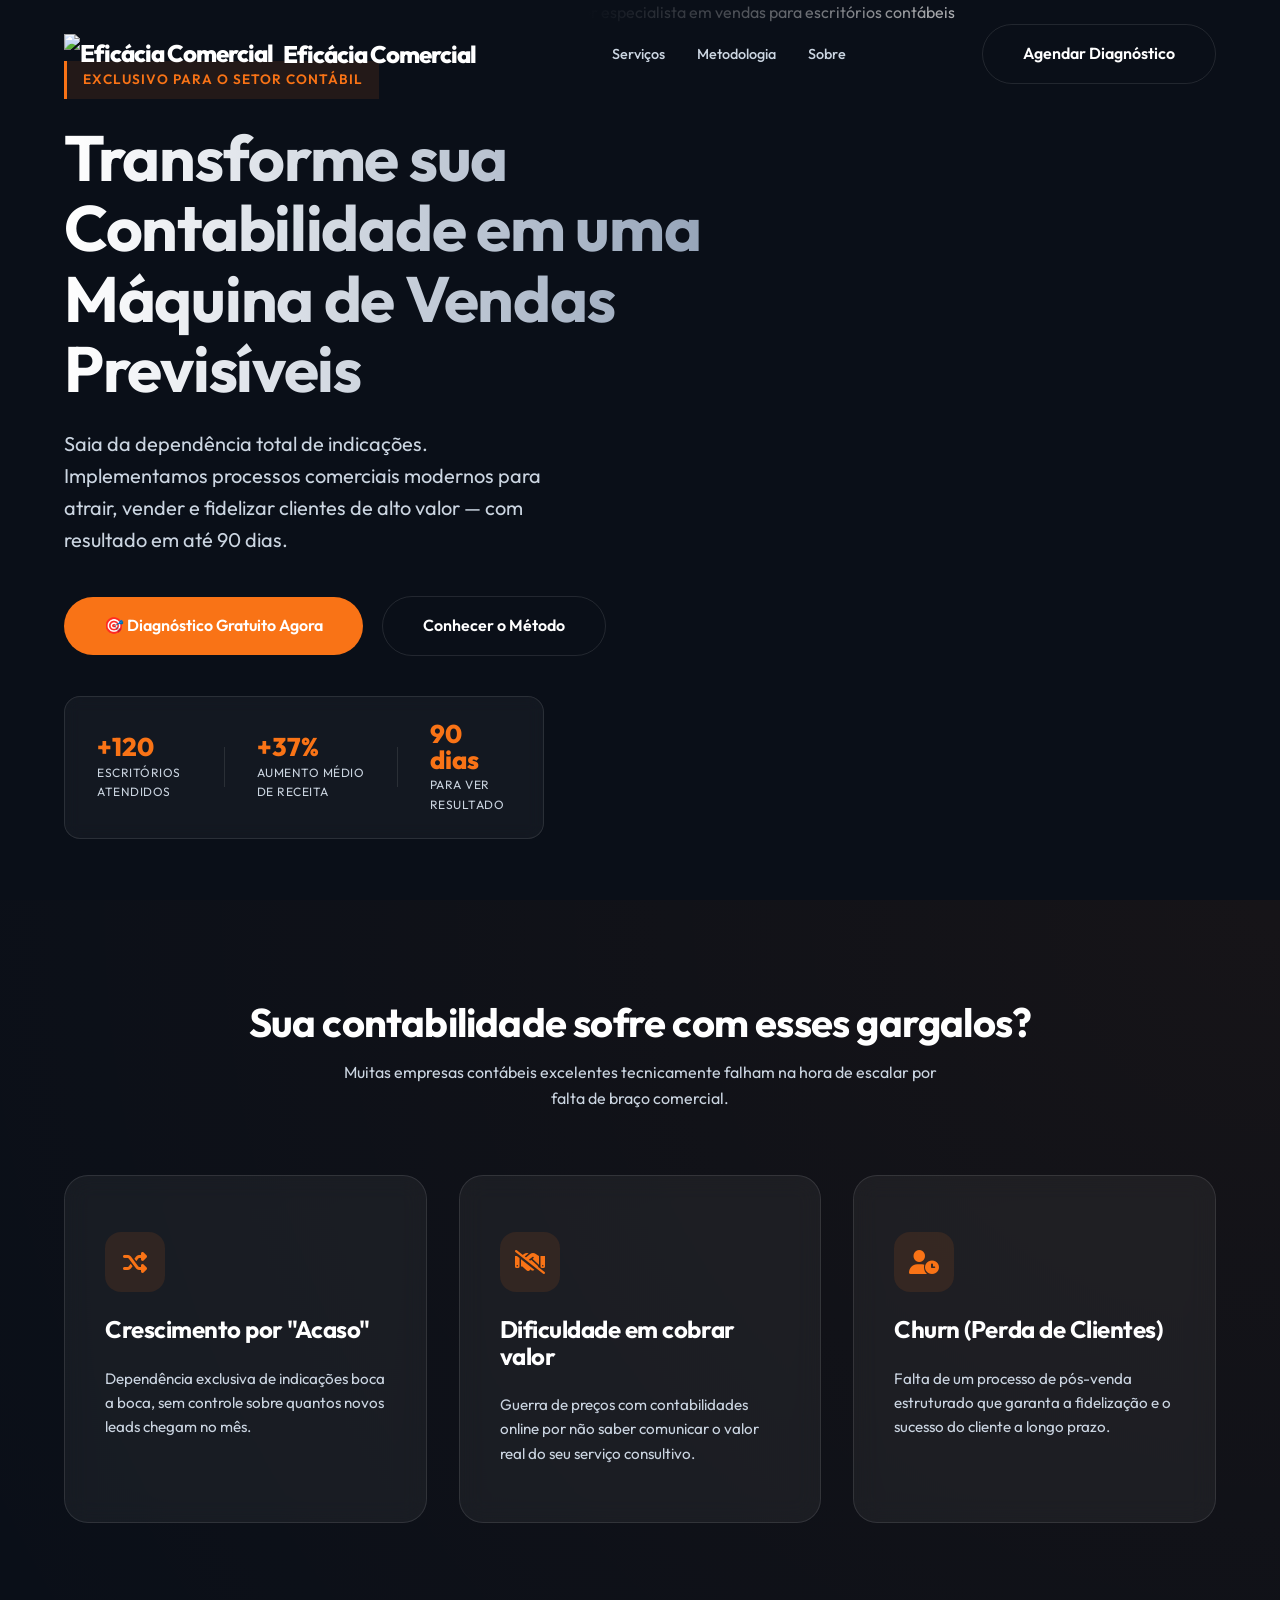
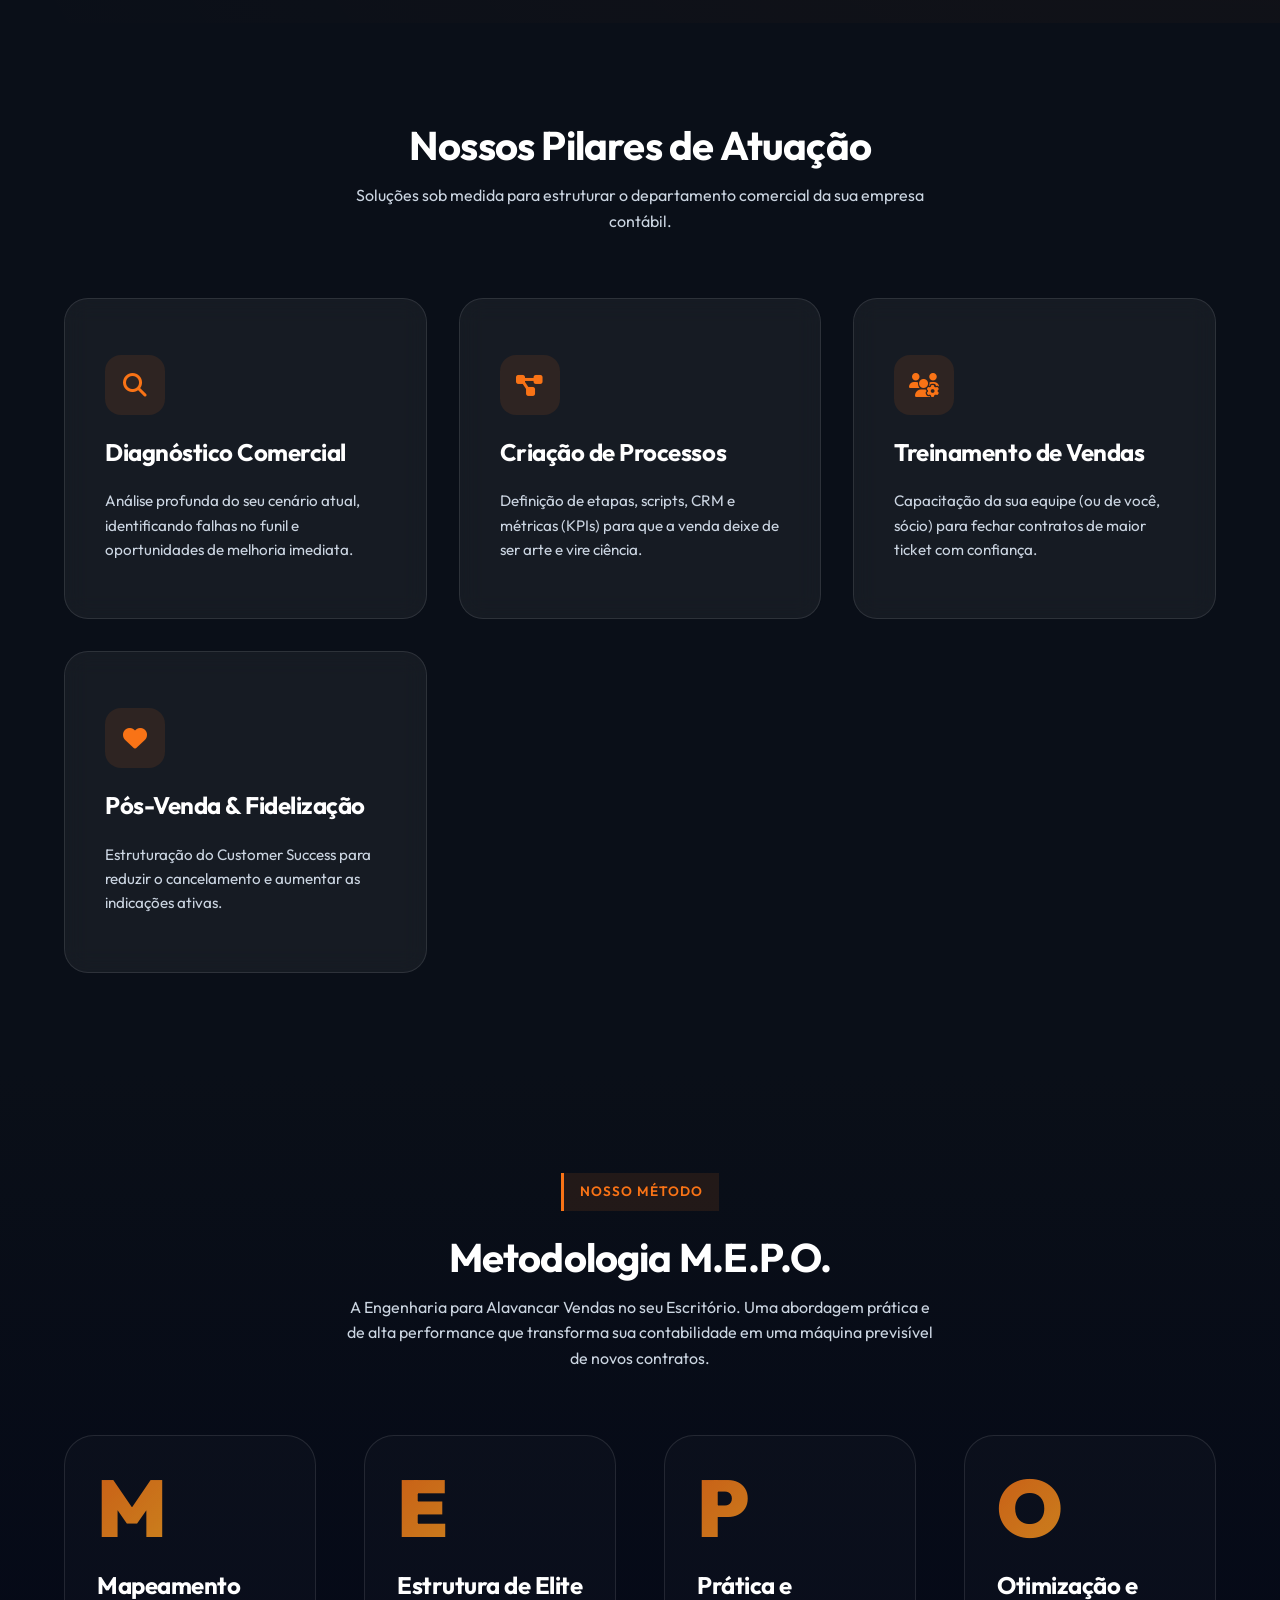
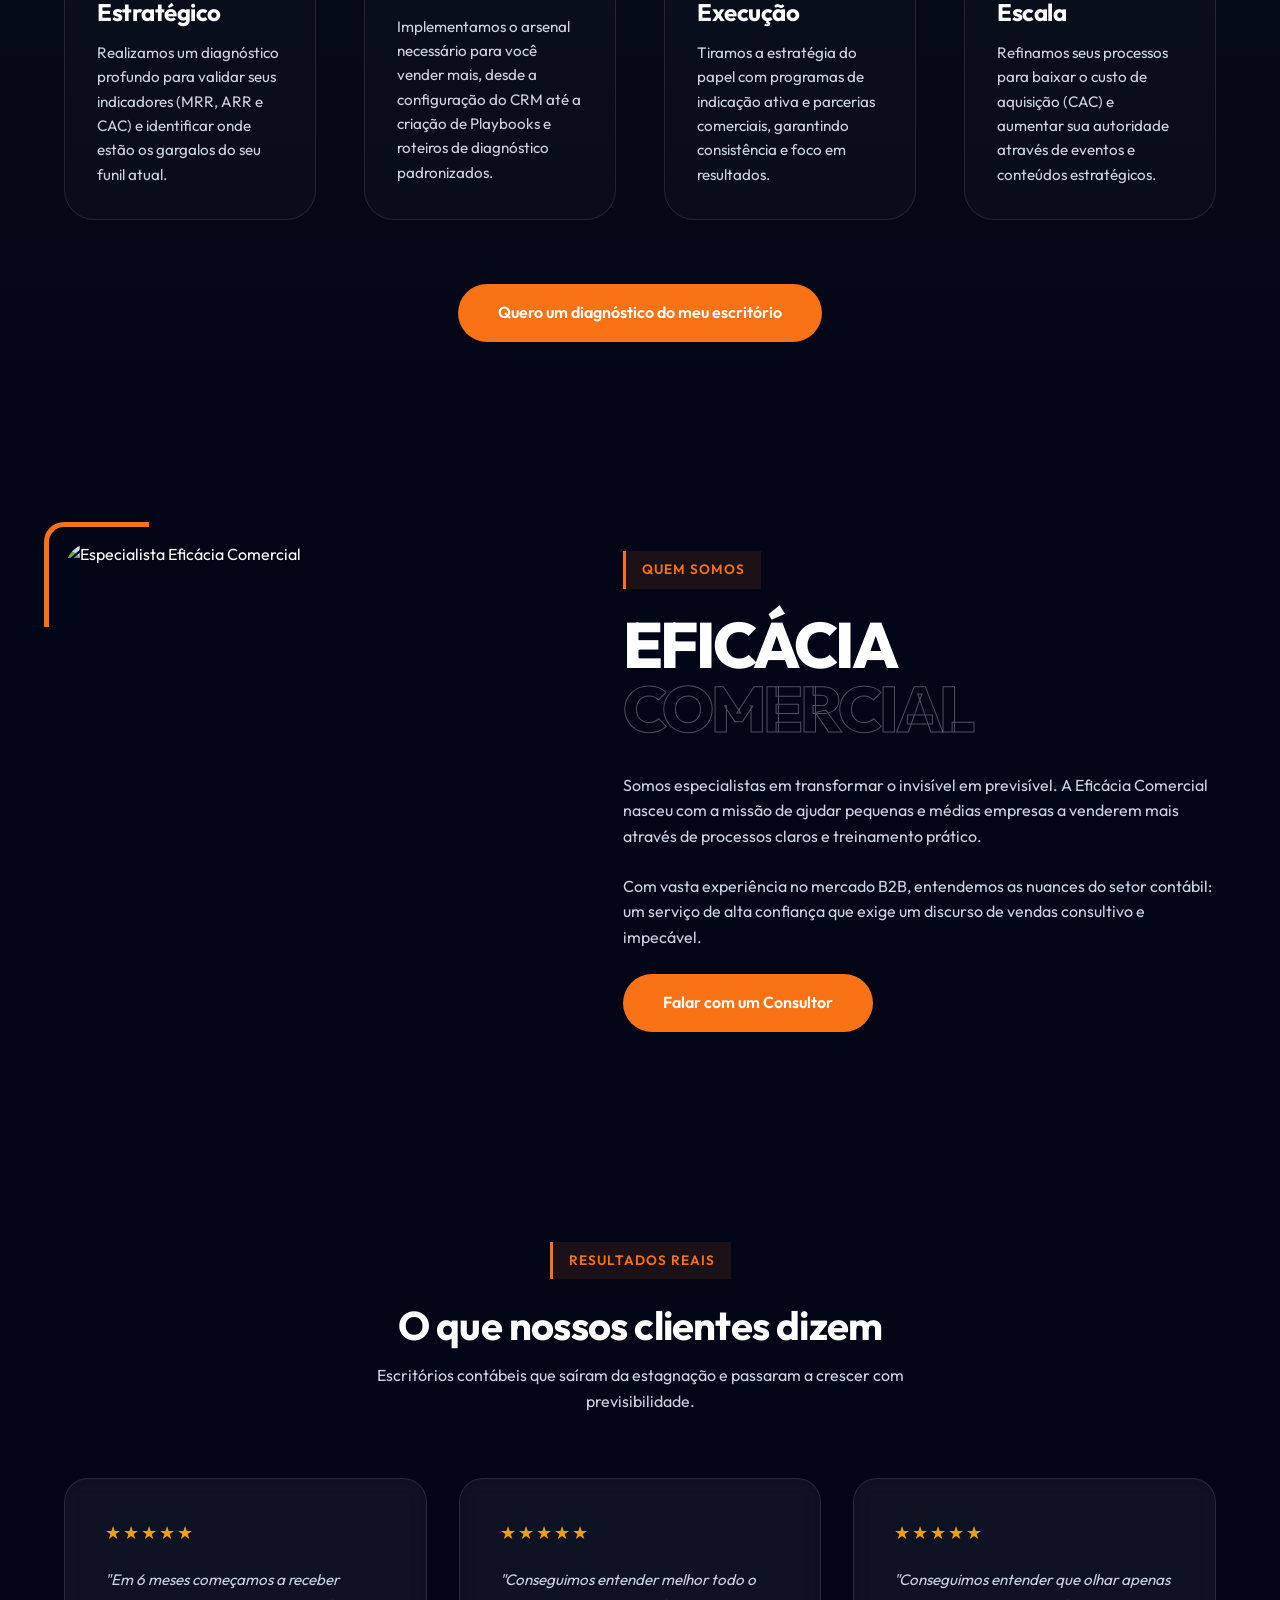
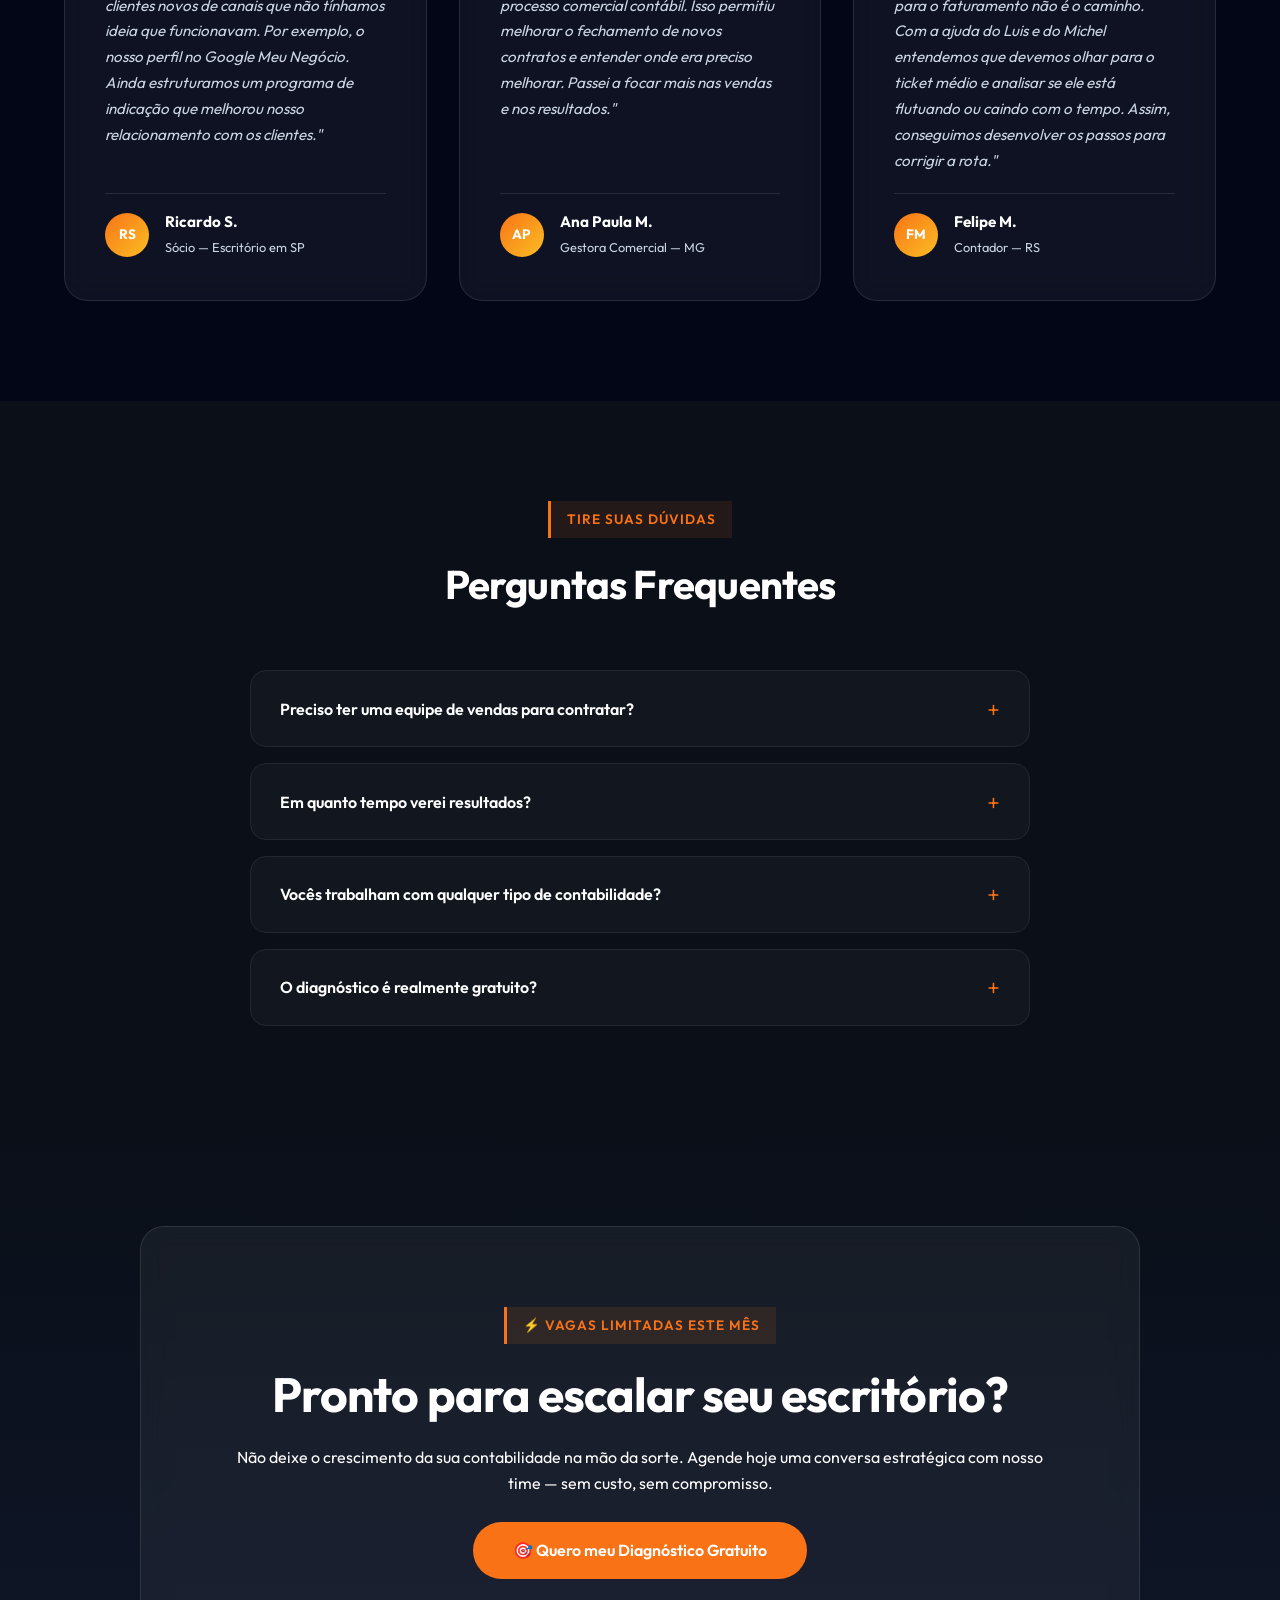
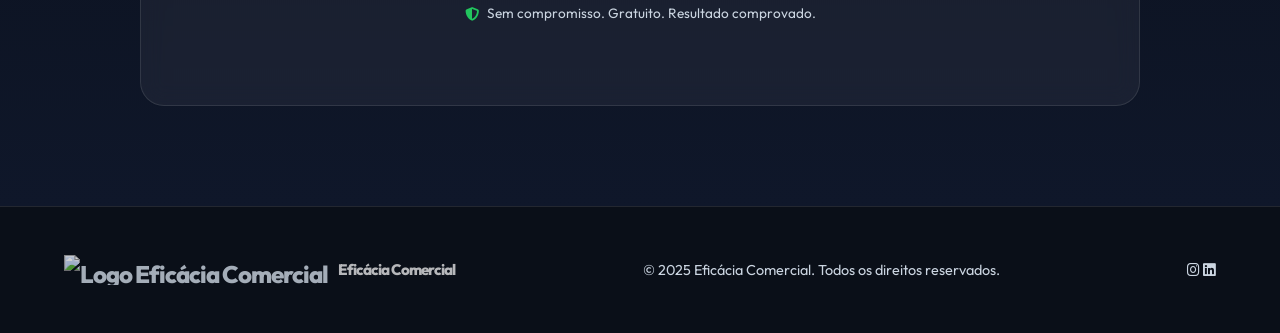
==== commit 8d131e44: "feat: depoimentos reais de clientes e atualização do FAQ" ====
--- a/index.html
+++ b/index.html
@@ -239,7 +239,7 @@
             <div class="testimonials-grid">
                 <div class="testimonial-card glass reveal">
                     <div class="stars">★★★★★</div>
-                    <p>"Em 60 dias já tínhamos um processo de vendas funcionando. Fechamos 8 novos contratos sem depender de indicação alguma."</p>
+                    <p>"Em 6 meses começamos a receber clientes novos de canais que não tínhamos ideia que funcionavam. Por exemplo, o nosso perfil no Google Meu Negócio. Ainda estruturamos um programa de indicação que melhorou nosso relacionamento com os clientes."</p>
                     <div class="testimonial-author">
                         <div class="author-avatar">RS</div>
                         <div>
@@ -250,7 +250,7 @@
                 </div>
                 <div class="testimonial-card glass reveal">
                     <div class="stars">★★★★★</div>
-                    <p>"A metodologia M.E.P.O. trouxe clareza total. Subimos o ticket médio em 42% e reduzimos o churn pela metade."</p>
+                    <p>"Conseguimos entender melhor todo o processo comercial contábil. Isso permitiu melhorar o fechamento de novos contratos e entender onde era preciso melhorar. Passei a focar mais nas vendas e nos resultados."</p>
                     <div class="testimonial-author">
                         <div class="author-avatar">AP</div>
                         <div>
@@ -261,7 +261,7 @@
                 </div>
                 <div class="testimonial-card glass reveal">
                     <div class="stars">★★★★★</div>
-                    <p>"Finalmente parei de competir por preço. Aprendi a vender valor consultivo e meus clientes me procuram, não o contrário."</p>
+                    <p>"Conseguimos entender que olhar apenas para o faturamento não é o caminho. Com a ajuda do Luis e do Michel entendemos que devemos olhar para o ticket médio e analisar se ele está flutuando ou caindo com o tempo. Assim, conseguimos desenvolver os passos para corrigir a rota."</p>
                     <div class="testimonial-author">
                         <div class="author-avatar">FM</div>
                         <div>
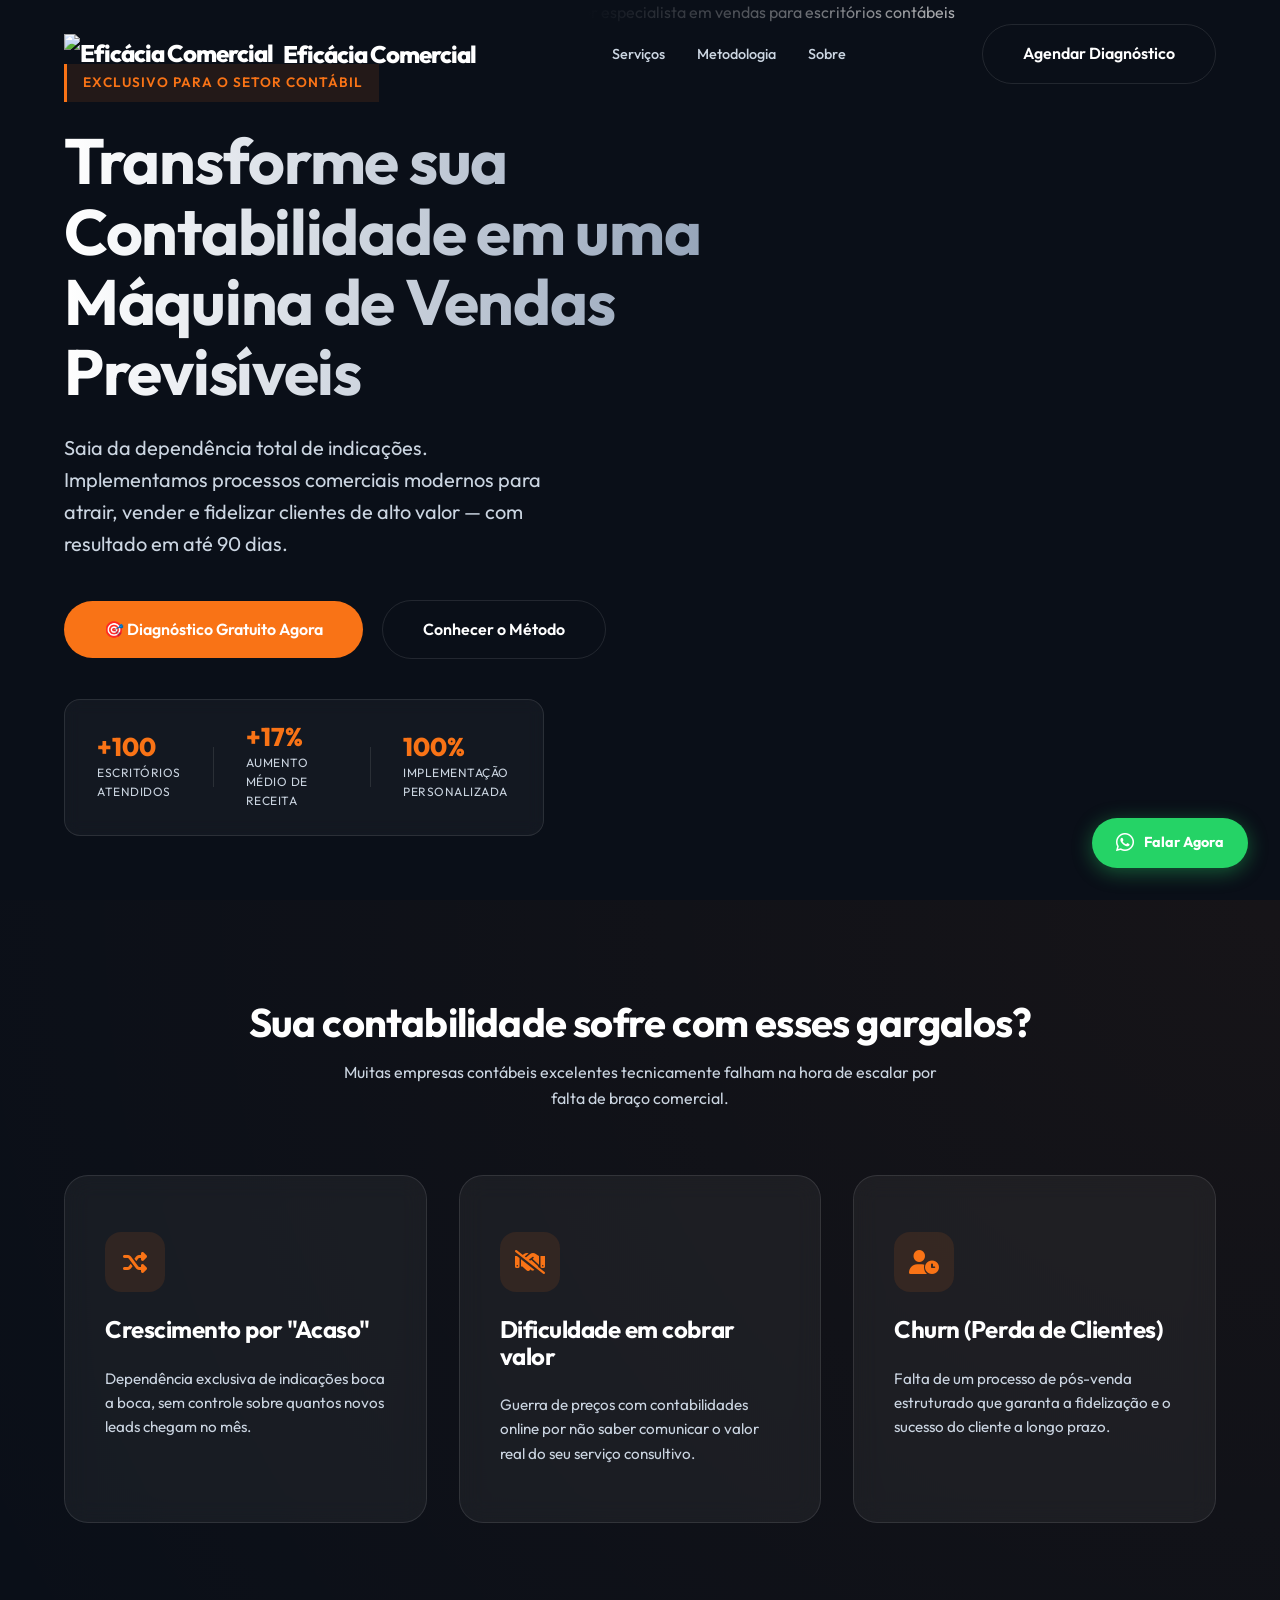
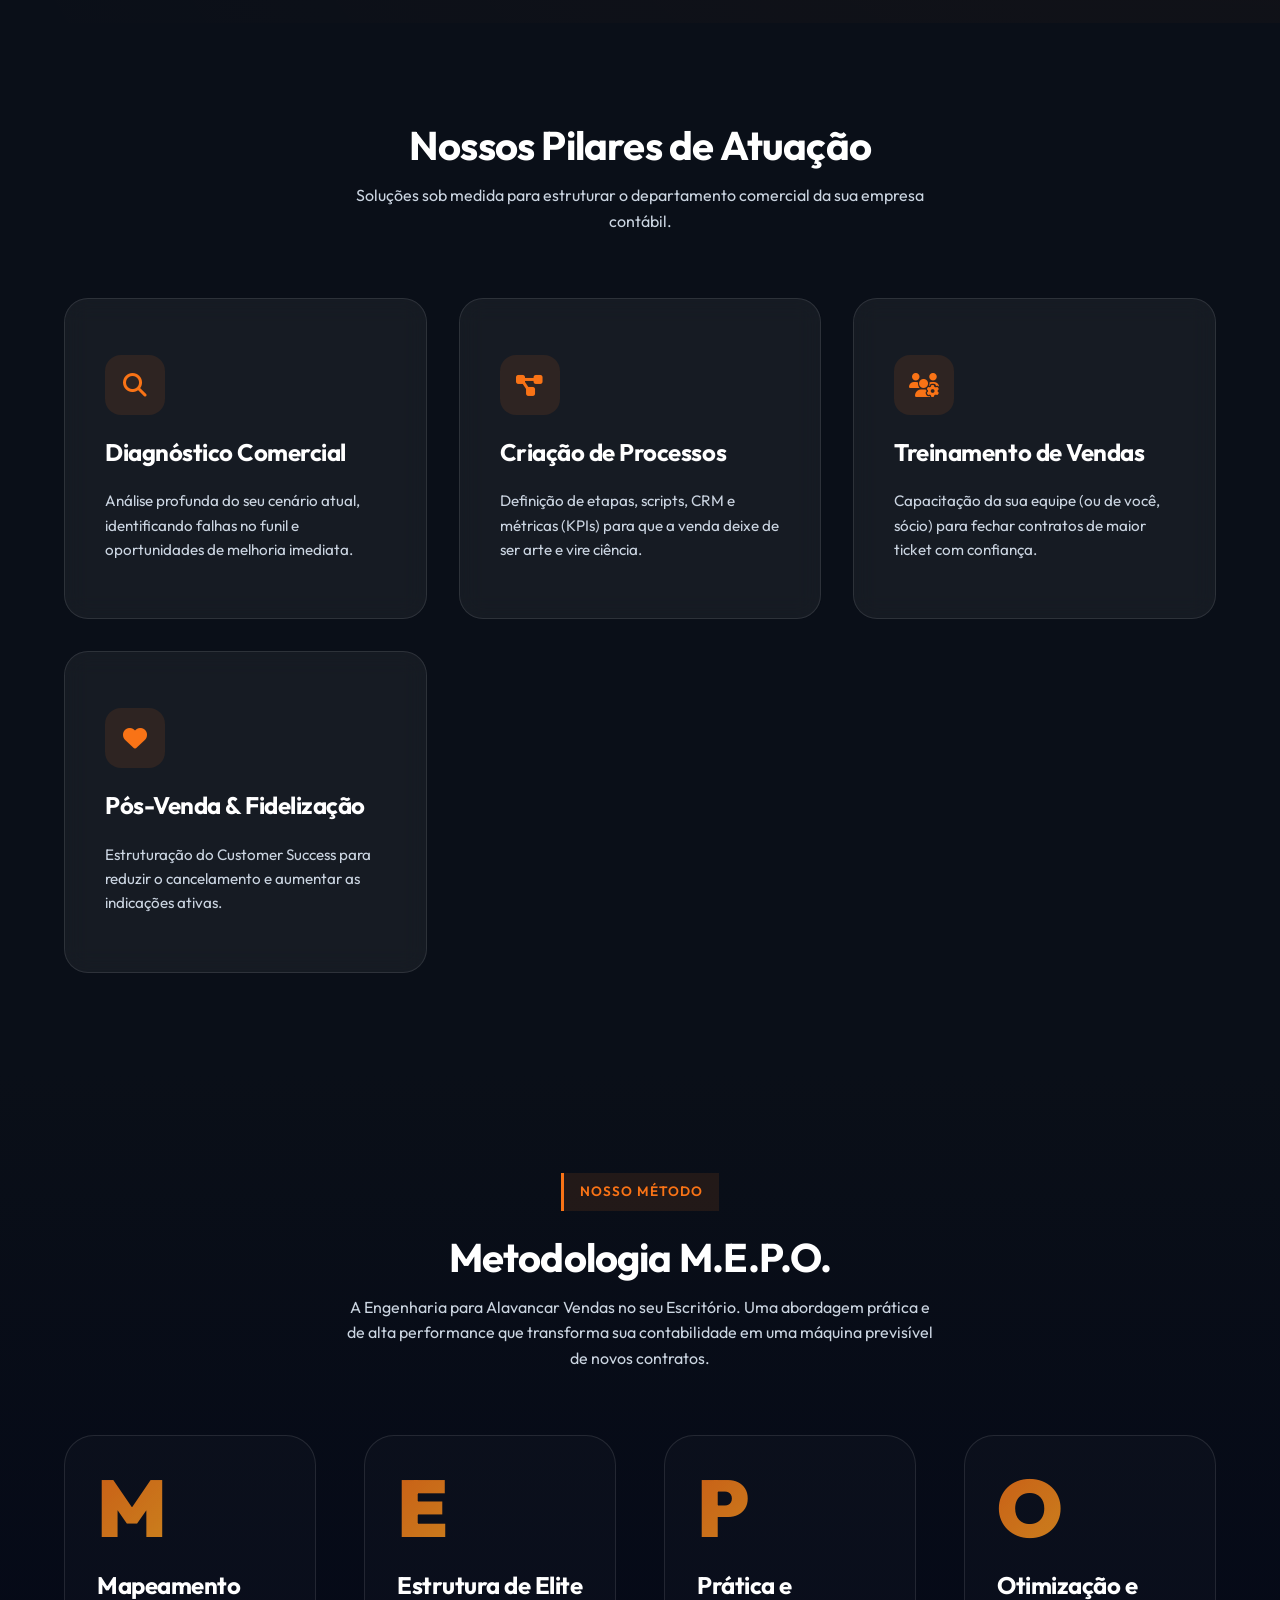
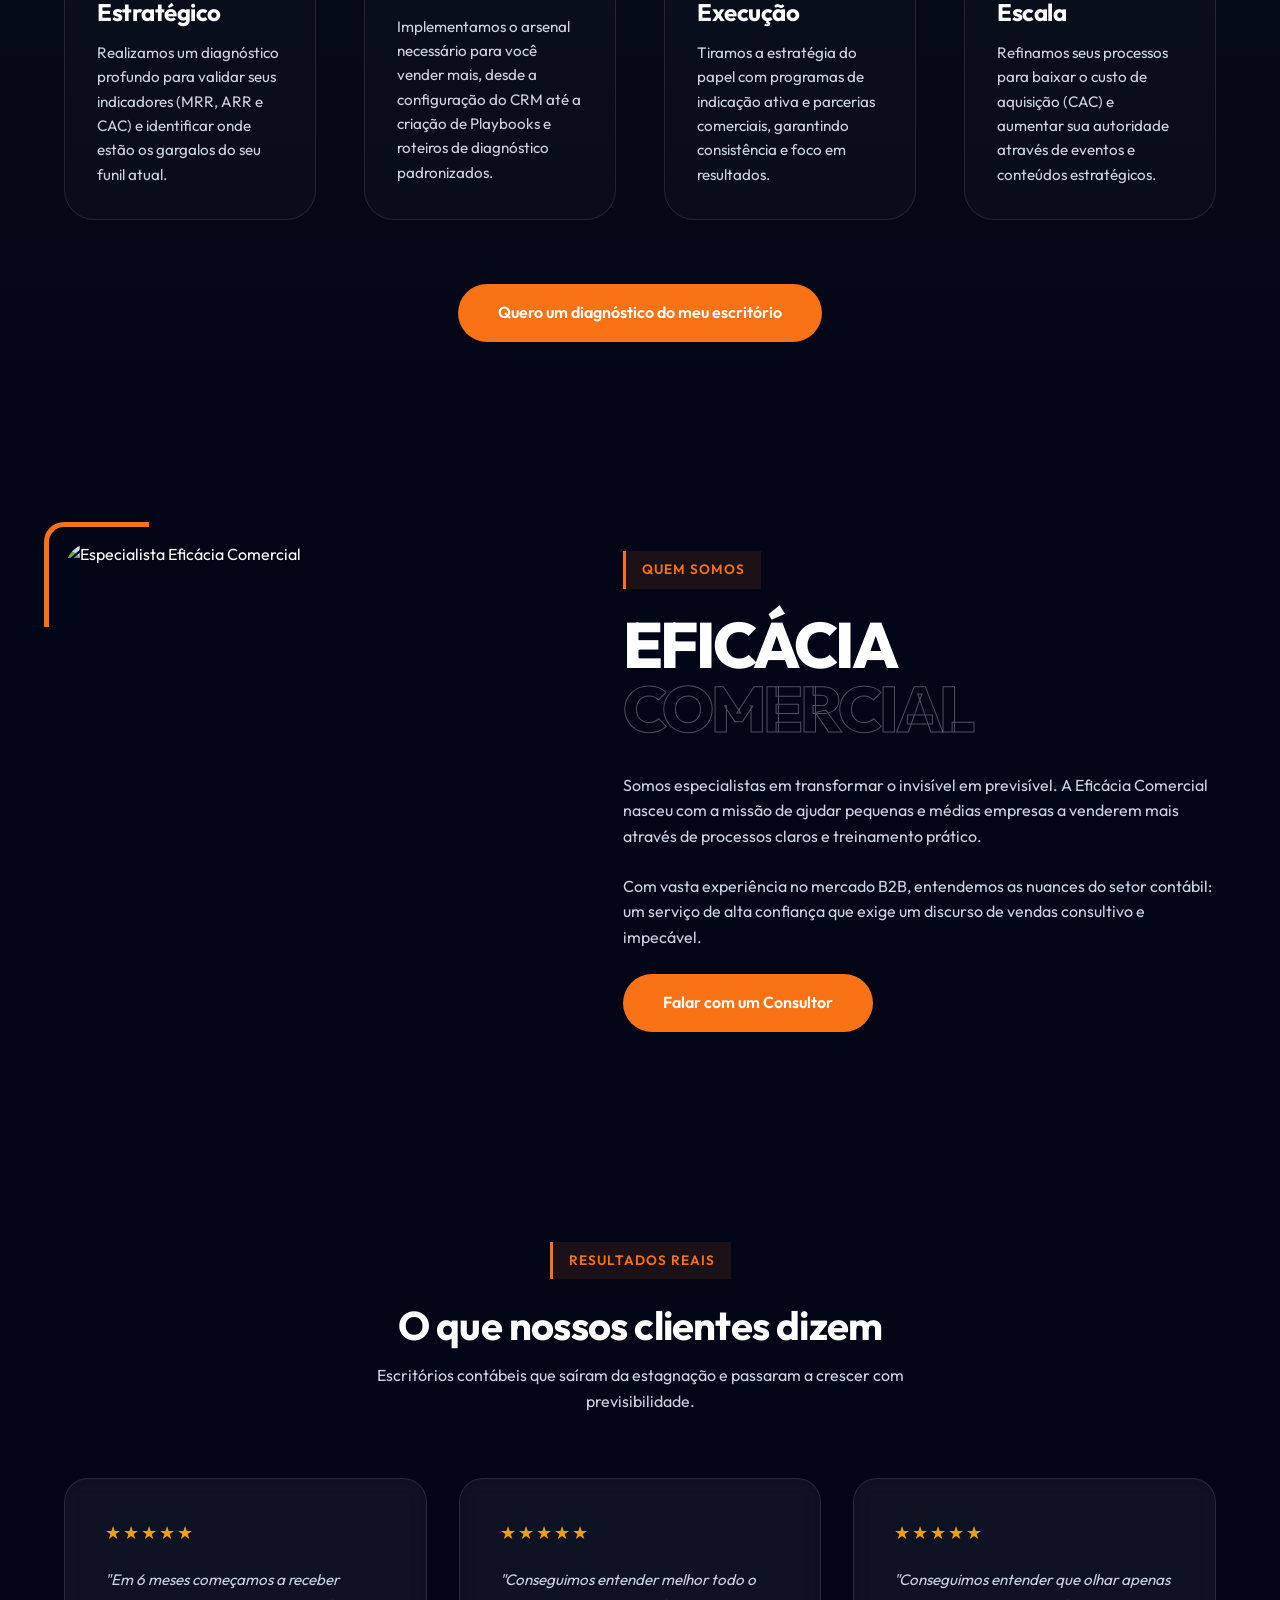
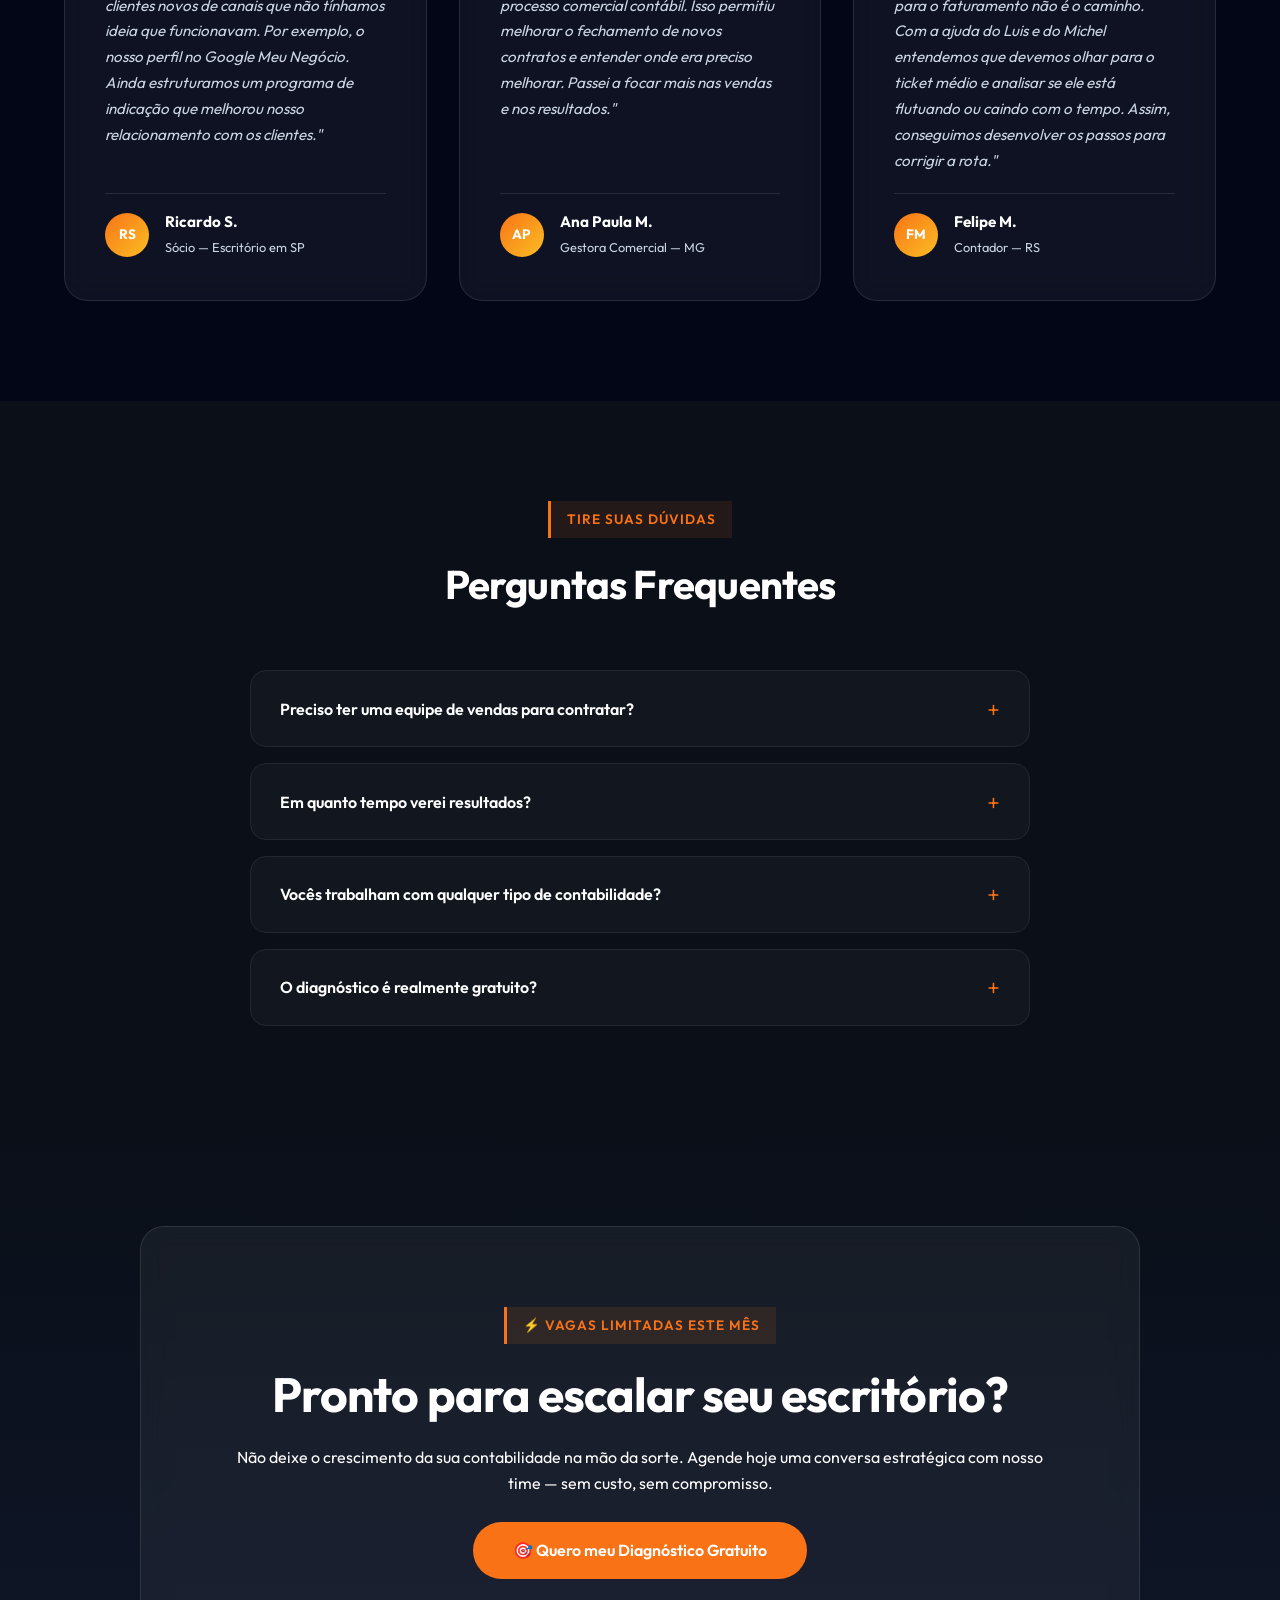
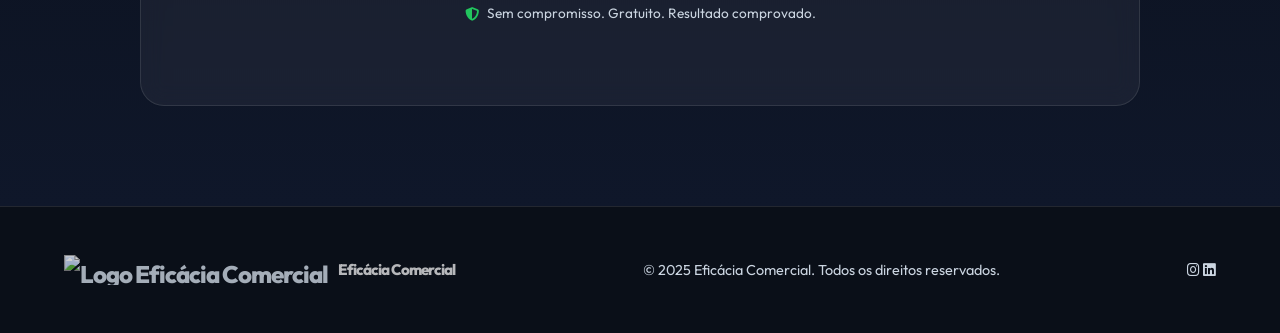
==== commit a0be8098: "fix: atualiza dados de prova social (números e textos corretos)" ====
--- a/index.html
+++ b/index.html
@@ -91,18 +91,18 @@
                 <!-- Prova Social -->
                 <div class="hero-social-proof">
                     <div class="proof-item">
-                        <strong>+120</strong>
+                        <strong>+100</strong>
                         <span>Escritórios atendidos</span>
                     </div>
                     <div class="proof-divider"></div>
                     <div class="proof-item">
-                        <strong>+37%</strong>
+                        <strong>+17%</strong>
                         <span>Aumento médio de receita</span>
                     </div>
                     <div class="proof-divider"></div>
                     <div class="proof-item">
-                        <strong>90 dias</strong>
-                        <span>Para ver resultado</span>
+                        <strong>100%</strong>
+                        <span>Implementação personalizada</span>
                     </div>
                 </div>
             </div>
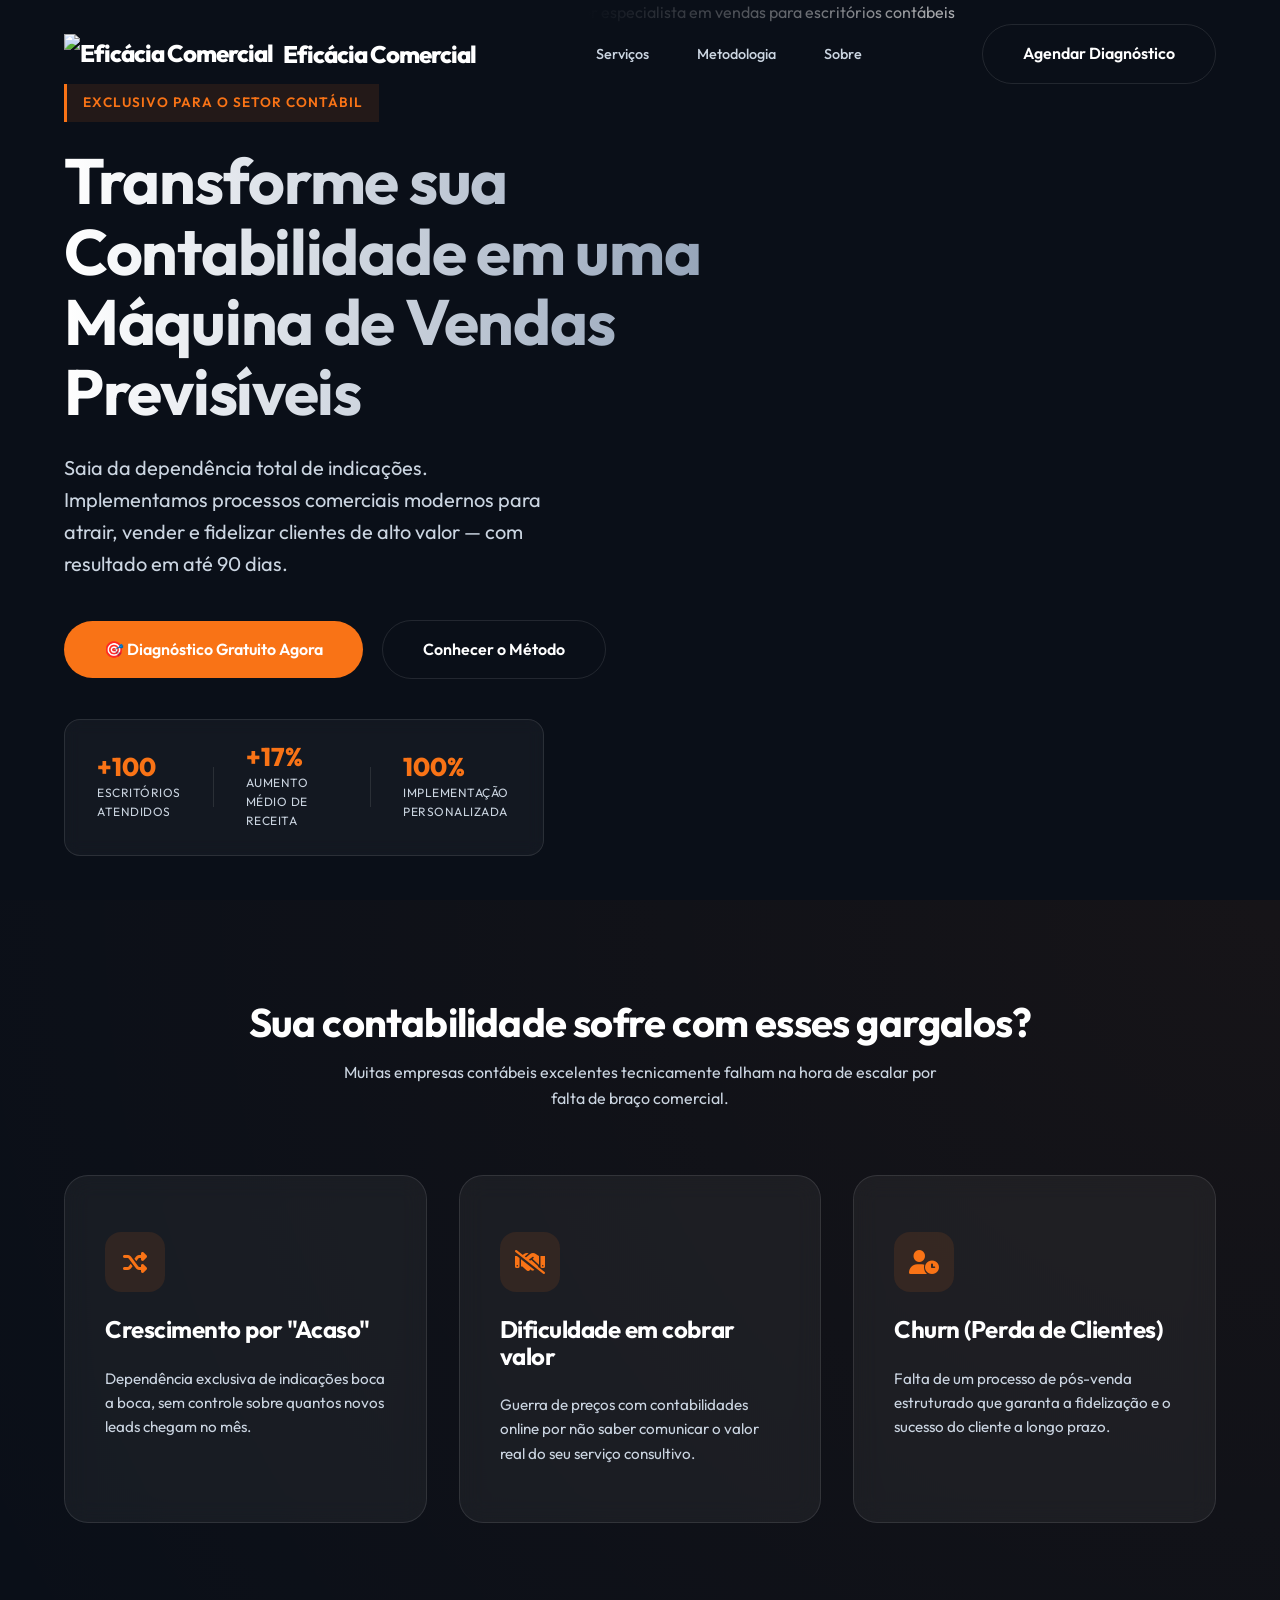
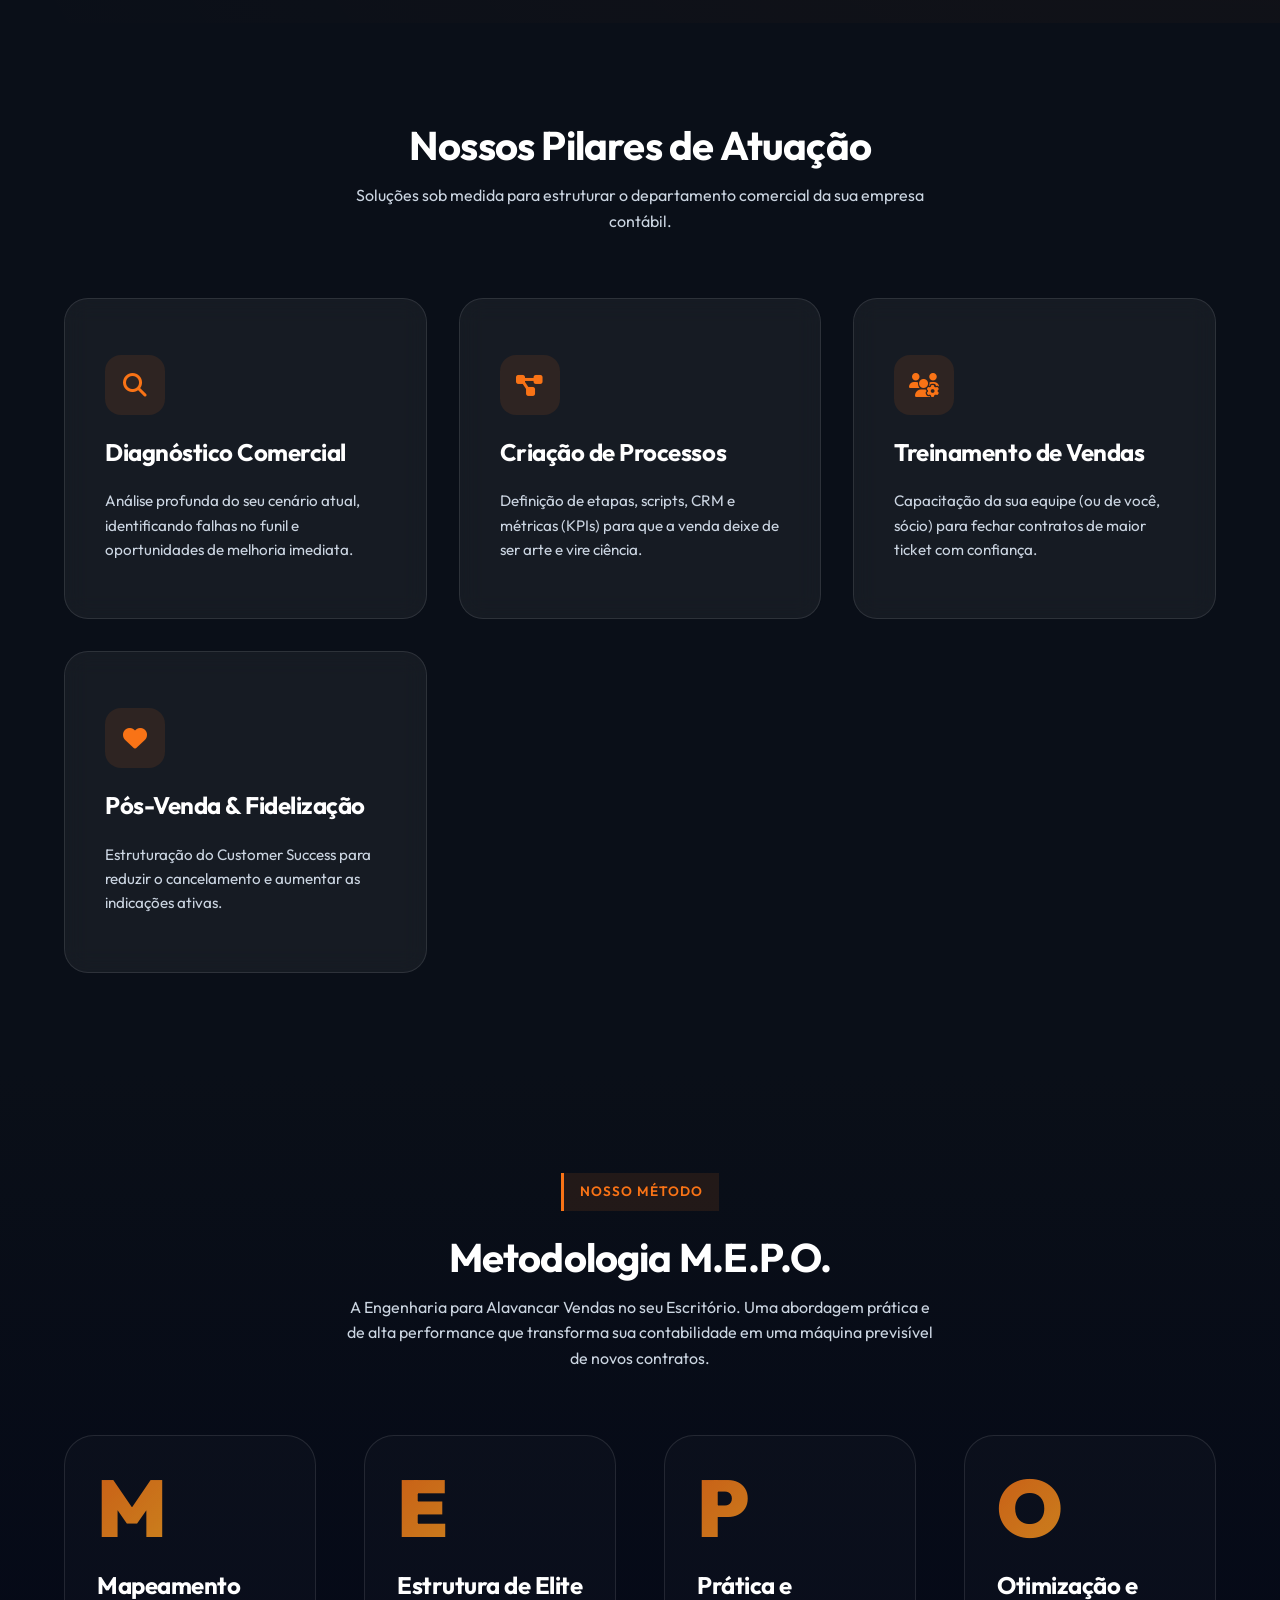
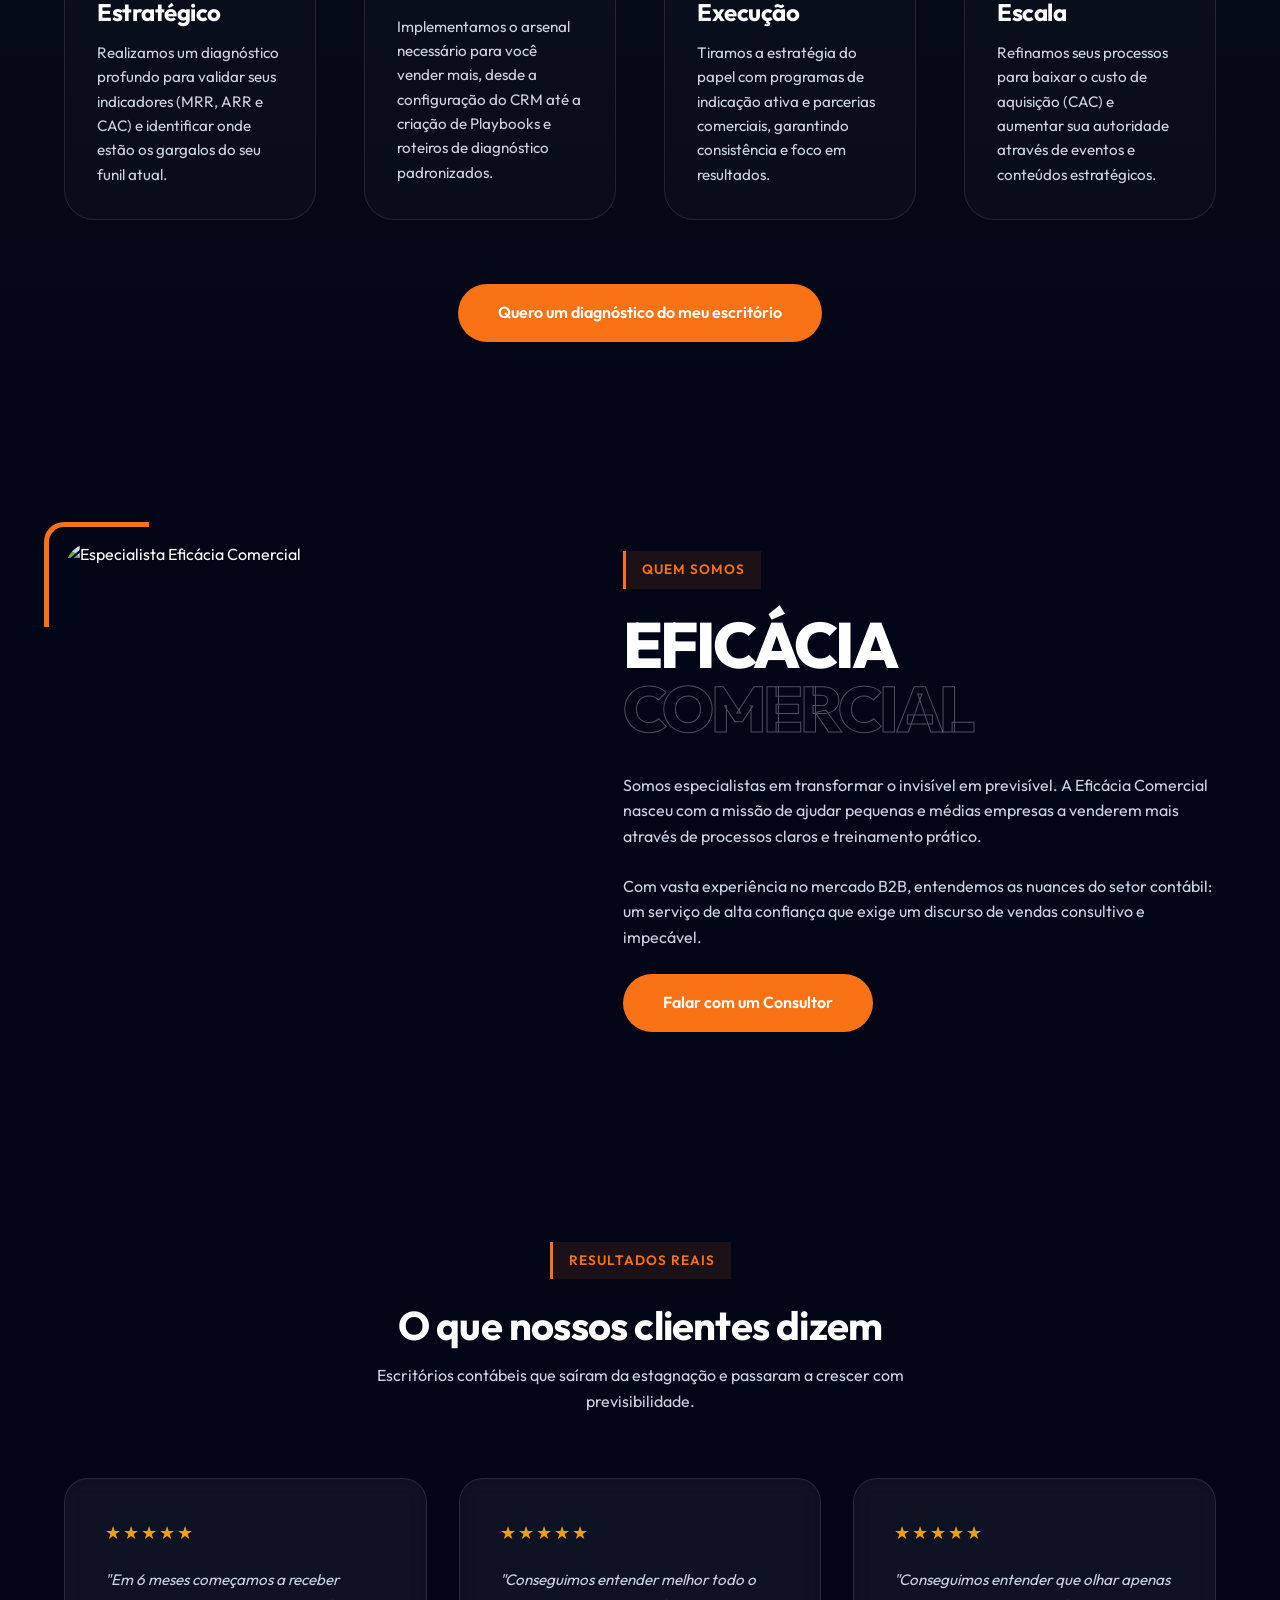
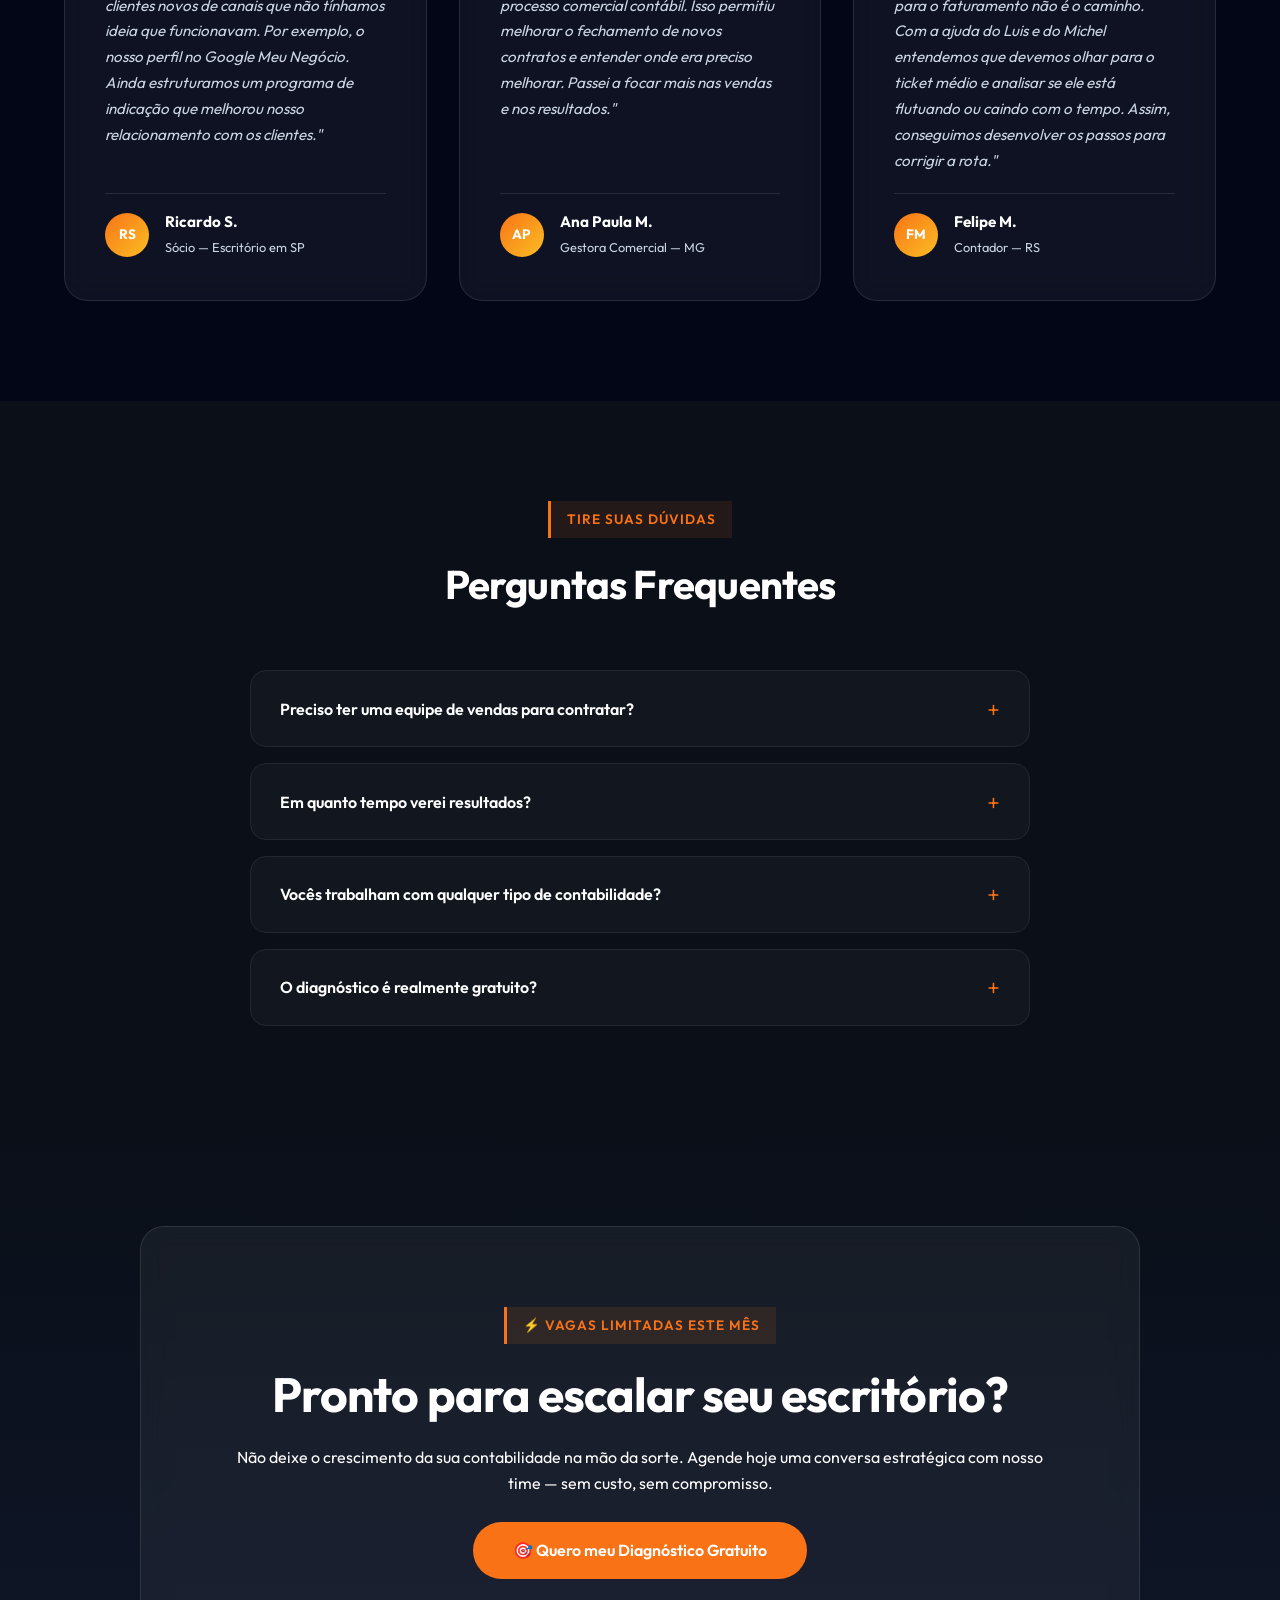
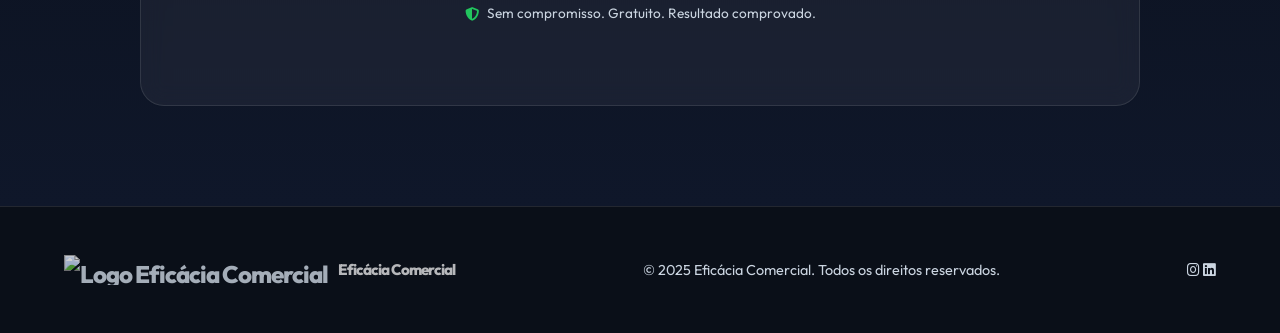
==== commit 6c4f03c1: "feat: implement multi-step diagnostic form page" ====
--- a/index.html
+++ b/index.html
@@ -68,7 +68,7 @@
                 <li><a href="#metodologia">Metodologia</a></li>
                 <li><a href="#sobre">Sobre</a></li>
             </ul>
-            <a href="https://wa.me/5511997973089" class="btn btn-outline" target="_blank">Agendar Diagnóstico</a>
+            <a href="diagnostico.html" class="btn btn-outline">Agendar Diagnóstico</a>
             <button class="hamburger" id="hamburger" aria-label="Abrir menu" aria-expanded="false">
                 <span></span>
                 <span></span>
@@ -85,7 +85,7 @@
                 <h1>Transforme sua Contabilidade em uma Máquina de Vendas Previsíveis</h1>
                 <p>Saia da dependência total de indicações. Implementamos processos comerciais modernos para atrair, vender e fidelizar clientes de alto valor — com resultado em até 90 dias.</p>
                 <div class="hero-btns">
-                    <a href="https://wa.me/5511997973089?text=Ol%C3%A1%2C%20quero%20agendar%20meu%20diagn%C3%B3stico%20gratuito!" class="btn btn-primary" id="hero-cta-primary" target="_blank" rel="noopener noreferrer">🎯 Diagnóstico Gratuito Agora</a>
+                    <a href="diagnostico.html" class="btn btn-primary" id="hero-cta-primary">🎯 Diagnóstico Gratuito Agora</a>
                     <a href="https://tanarede.com.br/como-a-eficacia-ajuda-pequenas-empresas-a-venderem-mais-e-crescerem-de-forma-previsivel/" class="btn btn-outline" target="_blank" rel="noopener noreferrer" style="margin-left: 1rem;">Conhecer o Método</a>
                 </div>
                 <!-- Prova Social -->
@@ -209,7 +209,7 @@
             </div>
             
             <div style="text-align: center; margin-top: 4rem;" class="reveal">
-                <a href="https://wa.me/5511997973089" class="btn btn-primary" target="_blank">Quero um diagnóstico do meu escritório</a>
+                <a href="diagnostico.html" class="btn btn-primary">Quero um diagnóstico do meu escritório</a>
             </div>
         </section>
         <section class="expert" id="sobre">
@@ -306,7 +306,7 @@
                 <h2>Pronto para escalar seu escritório?</h2>
                 <p>Não deixe o crescimento da sua contabilidade na mão da sorte. Agende hoje uma conversa estratégica com nosso time — sem custo, sem compromisso.</p>
                 <br>
-                <a href="https://wa.me/5511997973089?text=Ol%C3%A1%2C%20quero%20agendar%20meu%20diagn%C3%B3stico%20gratuito!" class="btn btn-primary btn-lg" id="cta-footer-btn" target="_blank" rel="noopener noreferrer">🎯 Quero meu Diagnóstico Gratuito</a>
+                <a href="diagnostico.html" class="btn btn-primary btn-lg" id="cta-footer-btn">🎯 Quero meu Diagnóstico Gratuito</a>
                 <p class="cta-guarantee"><i class="fas fa-shield-alt"></i> Sem compromisso. Gratuito. Resultado comprovado.</p>
             </div>
         </section>
--- a/style.css
+++ b/style.css
@@ -168,7 +168,7 @@
 
 .nav-links {
     display: flex;
-    gap: 2rem;
+    gap: 3rem;
 }
 
 .nav-links a {
@@ -188,7 +188,7 @@
     display: flex;
     align-items: center;
     position: relative;
-    padding: var(--section-padding);
+    padding: 140px 5% 100px 5%;
     overflow: hidden;
 }
 
@@ -797,7 +797,184 @@
 
     nav .btn-outline { display: none; }
 
-    /* Hero */
+    /* === Multi-step Form / Diagnóstico === */
+.form-page {
+    background: var(--bg-dark);
+    min-height: 100vh;
+    display: flex;
+    flex-direction: column;
+    padding: 2rem 5%;
+}
+
+.form-header {
+    display: flex;
+    justify-content: space-between;
+    align-items: center;
+    margin-bottom: 4rem;
+}
+
+.form-progress {
+    position: fixed;
+    top: 0;
+    left: 0;
+    width: 0%;
+    height: 4px;
+    background: var(--primary);
+    transition: width 0.3s ease;
+    z-index: 2000;
+}
+
+.form-container {
+    max-width: 800px;
+    margin: 0 auto;
+    width: 100%;
+    flex: 1;
+    display: flex;
+    flex-direction: column;
+    justify-content: center;
+}
+
+.step {
+    display: none;
+    animation: slideUp 0.6s cubic-bezier(0.23, 1, 0.32, 1);
+}
+
+.step.active {
+    display: block;
+}
+
+@keyframes slideUp {
+    from { opacity: 0; transform: translateY(30px); }
+    to { opacity: 1; transform: translateY(0); }
+}
+
+.step-number {
+    font-size: 1rem;
+    color: var(--primary);
+    font-weight: 700;
+    margin-bottom: 1rem;
+    display: block;
+}
+
+.step h2 {
+    font-size: 2.5rem;
+    margin-bottom: 2rem;
+    color: #fff;
+    line-height: 1.2;
+}
+
+.input-group {
+    margin-bottom: 2rem;
+}
+
+.input-group input, 
+.input-group textarea,
+.input-group select {
+    width: 100%;
+    background: transparent;
+    border: none;
+    border-bottom: 2px solid rgba(255,255,255,0.1);
+    color: #fff;
+    font-size: 1.5rem;
+    padding: 1rem 0;
+    font-family: var(--font-sans);
+    outline: none;
+    transition: border-color 0.3s ease;
+}
+
+.input-group input:focus,
+.input-group textarea:focus,
+.input-group select:focus {
+    border-color: var(--primary);
+}
+
+.input-group textarea {
+    min-height: 120px;
+    resize: none;
+}
+
+.form-nav {
+    display: flex;
+    gap: 1.5rem;
+    margin-top: 3rem;
+}
+
+.btn-next {
+    background: var(--primary);
+    color: #fff;
+    padding: 1rem 2.5rem;
+    border-radius: 50px;
+    font-weight: 700;
+    cursor: pointer;
+    border: none;
+    font-size: 1.1rem;
+    display: flex;
+    align-items: center;
+    gap: 0.8rem;
+}
+
+.btn-back {
+    background: transparent;
+    color: var(--text-muted);
+    font-weight: 600;
+    cursor: pointer;
+    border: none;
+    font-size: 1rem;
+}
+
+.btn-back:hover {
+    color: #fff;
+}
+
+.options-grid {
+    display: grid;
+    grid-template-columns: repeat(auto-fit, minmax(200px, 1fr));
+    gap: 1.5rem;
+}
+
+.option-card {
+    padding: 2rem;
+    background: rgba(255,255,255,0.03);
+    border: 1px solid var(--border-glass);
+    border-radius: 16px;
+    cursor: pointer;
+    transition: all 0.3s ease;
+    text-align: center;
+}
+
+.option-card:hover {
+    background: rgba(255,255,255,0.06);
+    border-color: var(--primary);
+}
+
+.option-card.selected {
+    background: rgba(249, 115, 22, 0.1);
+    border-color: var(--primary);
+    box-shadow: 0 0 20px rgba(249, 115, 22, 0.2);
+}
+
+.option-card h4 {
+    font-size: 1.1rem;
+    color: #fff;
+}
+
+.success-message {
+    text-align: center;
+}
+
+.success-icon {
+    font-size: 4rem;
+    color: #22c55e;
+    margin-bottom: 2rem;
+}
+
+@media (max-width: 768px) {
+    .step h2 { font-size: 1.8rem; }
+    .input-group input { font-size: 1.2rem; }
+}
+
+/* Hero */
+
     .hero {
         text-align: center;
         flex-direction: column;
